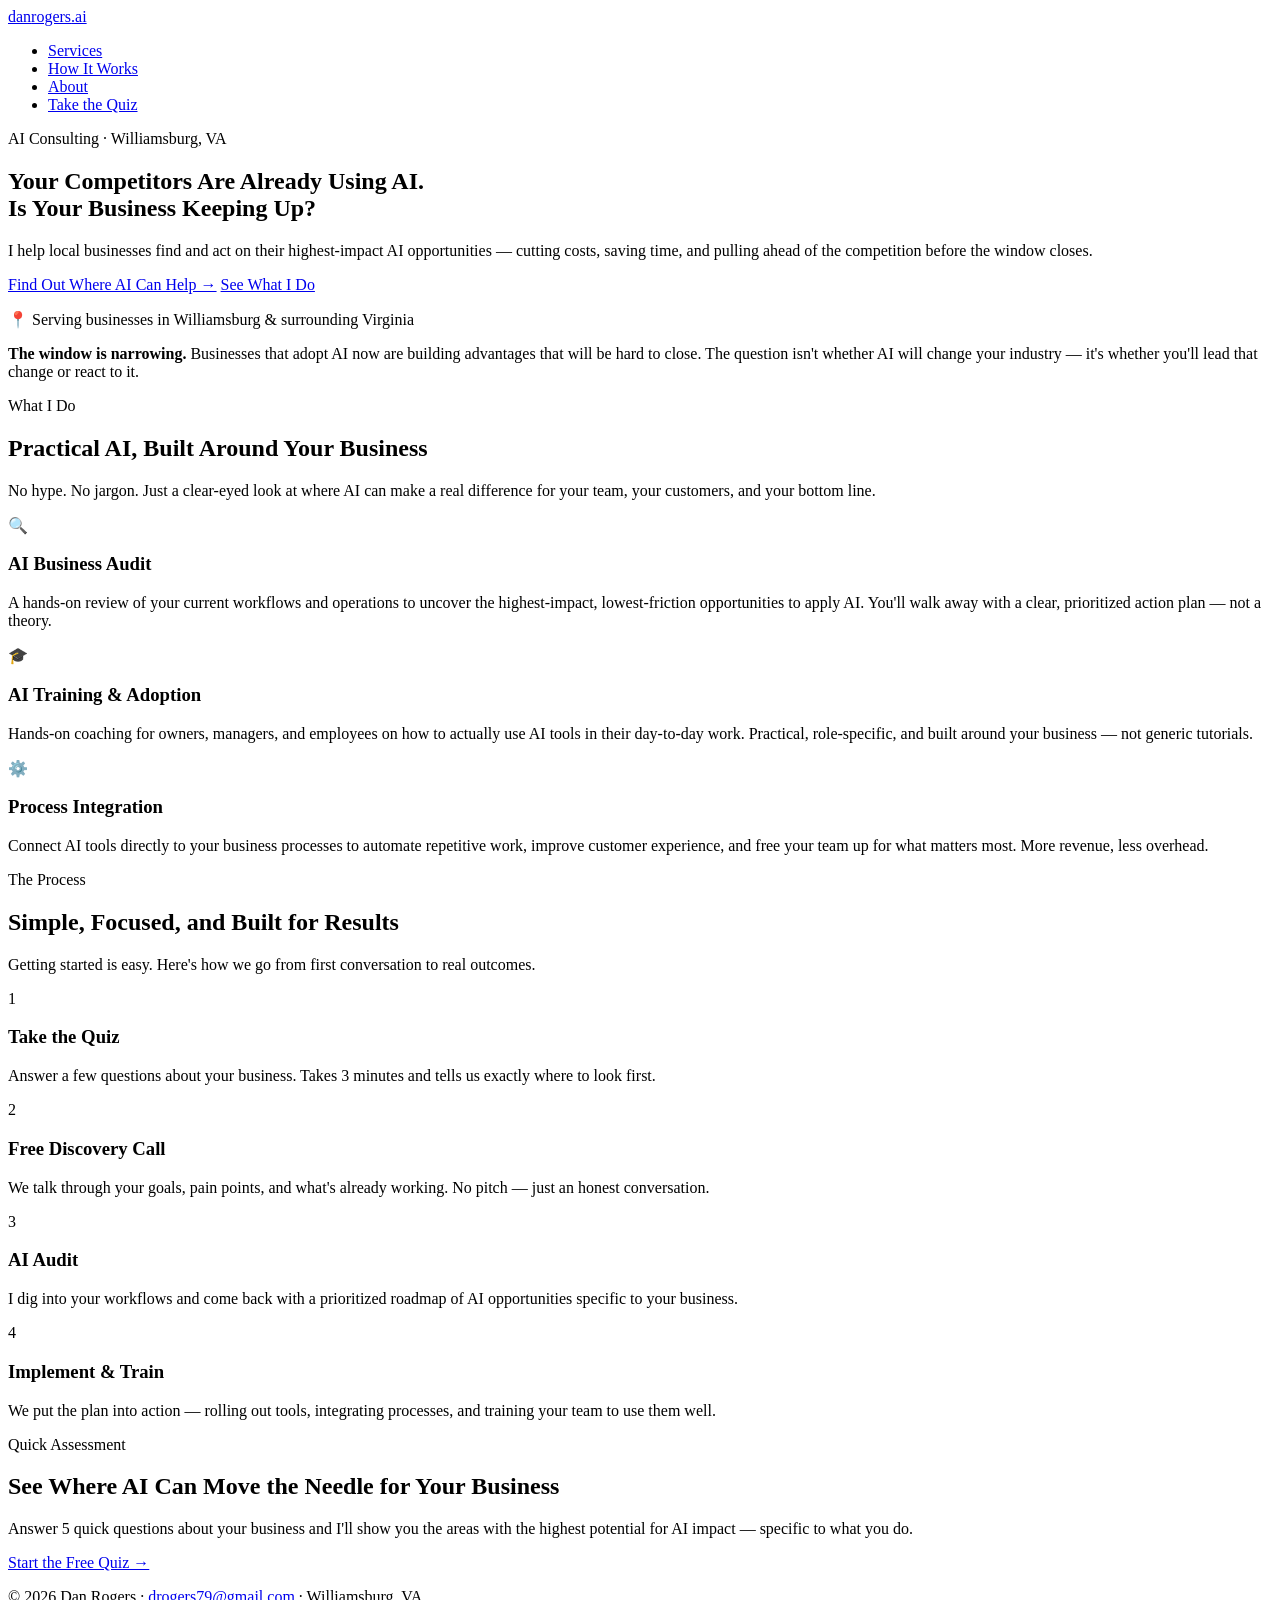
==== index.html @ e7535167 "Initial site — homepage, styles, structure" ====
<!DOCTYPE html>
<html lang="en">
<head>
  <meta charset="UTF-8" />
  <meta name="viewport" content="width=device-width, initial-scale=1.0" />
  <title>Dan Rogers — AI Consultant | Williamsburg, VA</title>
  <meta name="description" content="Dan Rogers helps local businesses in Williamsburg, VA uncover how AI can reduce costs, increase revenue, and outpace the competition. AI audits, training, and implementation." />
  <link rel="preconnect" href="https://fonts.googleapis.com" />
  <link rel="preconnect" href="https://fonts.gstatic.com" crossorigin />
  <link href="https://fonts.googleapis.com/css2?family=Inter:wght@400;500;600;700;800&display=swap" rel="stylesheet" />
  <link rel="stylesheet" href="css/styles.css" />
</head>
<body>

  <!-- NAV -->
  <nav>
    <a href="/" class="nav-logo">dan<span>rogers</span>.ai</a>
    <ul class="nav-links">
      <li><a href="#services">Services</a></li>
      <li><a href="#how-it-works">How It Works</a></li>
      <li><a href="about.html">About</a></li>
      <li><a href="#quiz" class="nav-cta">Take the Quiz</a></li>
    </ul>
  </nav>

  <!-- HERO -->
  <section class="hero">
    <div>
      <div class="hero-eyebrow">AI Consulting · Williamsburg, VA</div>
      <h1>
        Your Competitors Are <span class="highlight">Already Using AI.</span><br />
        Is Your Business Keeping Up?
      </h1>
      <p class="hero-sub">
        I help local businesses find and act on their highest-impact AI opportunities —
        cutting costs, saving time, and pulling ahead of the competition before the window closes.
      </p>
      <div class="hero-ctas">
        <a href="#quiz" class="btn-primary">Find Out Where AI Can Help →</a>
        <a href="#services" class="btn-secondary">See What I Do</a>
      </div>
      <p class="hero-location">📍 Serving businesses in <span>Williamsburg &amp; surrounding Virginia</span></p>
    </div>
  </section>

  <!-- URGENCY STRIP -->
  <div class="urgency-strip">
    <p>
      <strong>The window is narrowing.</strong> Businesses that adopt AI now are building advantages
      that will be hard to close. The question isn't whether AI will change your industry — it's
      whether you'll lead that change or react to it.
    </p>
  </div>

  <!-- SERVICES -->
  <section class="services" id="services">
    <div class="container">
      <p class="section-label">What I Do</p>
      <h2 class="section-title">Practical AI, Built Around Your Business</h2>
      <p class="section-body">
        No hype. No jargon. Just a clear-eyed look at where AI can make a real difference
        for your team, your customers, and your bottom line.
      </p>

      <div class="services-grid">
        <div class="service-card">
          <div class="service-icon">🔍</div>
          <h3>AI Business Audit</h3>
          <p>
            A hands-on review of your current workflows and operations to uncover the
            highest-impact, lowest-friction opportunities to apply AI. You'll walk away
            with a clear, prioritized action plan — not a theory.
          </p>
        </div>
        <div class="service-card">
          <div class="service-icon">🎓</div>
          <h3>AI Training &amp; Adoption</h3>
          <p>
            Hands-on coaching for owners, managers, and employees on how to actually use
            AI tools in their day-to-day work. Practical, role-specific, and built around
            your business — not generic tutorials.
          </p>
        </div>
        <div class="service-card">
          <div class="service-icon">⚙️</div>
          <h3>Process Integration</h3>
          <p>
            Connect AI tools directly to your business processes to automate repetitive
            work, improve customer experience, and free your team up for what matters most.
            More revenue, less overhead.
          </p>
        </div>
      </div>
    </div>
  </section>

  <!-- HOW IT WORKS -->
  <section class="how-it-works" id="how-it-works">
    <div class="container">
      <p class="section-label">The Process</p>
      <h2 class="section-title">Simple, Focused, and Built for Results</h2>
      <p class="section-body">
        Getting started is easy. Here's how we go from first conversation to real outcomes.
      </p>

      <div class="steps">
        <div class="step">
          <div class="step-number">1</div>
          <h3>Take the Quiz</h3>
          <p>Answer a few questions about your business. Takes 3 minutes and tells us exactly where to look first.</p>
        </div>
        <div class="step">
          <div class="step-number">2</div>
          <h3>Free Discovery Call</h3>
          <p>We talk through your goals, pain points, and what's already working. No pitch — just an honest conversation.</p>
        </div>
        <div class="step">
          <div class="step-number">3</div>
          <h3>AI Audit</h3>
          <p>I dig into your workflows and come back with a prioritized roadmap of AI opportunities specific to your business.</p>
        </div>
        <div class="step">
          <div class="step-number">4</div>
          <h3>Implement &amp; Train</h3>
          <p>We put the plan into action — rolling out tools, integrating processes, and training your team to use them well.</p>
        </div>
      </div>
    </div>
  </section>

  <!-- QUIZ CTA -->
  <section class="quiz-cta" id="quiz">
    <div class="container">
      <p class="section-label">Quick Assessment</p>
      <h2 class="section-title">See Where AI Can Move the Needle for Your Business</h2>
      <p class="section-body">
        Answer 5 quick questions about your business and I'll show you the areas with the
        highest potential for AI impact — specific to what you do.
      </p>
      <a href="#" class="btn-primary">Start the Free Quiz →</a>
    </div>
  </section>

  <!-- FOOTER -->
  <footer>
    <p>© 2026 Dan Rogers · <a href="mailto:drogers79@gmail.com">drogers79@gmail.com</a> · Williamsburg, VA</p>
  </footer>

  <script src="js/main.js"></script>
</body>
</html>
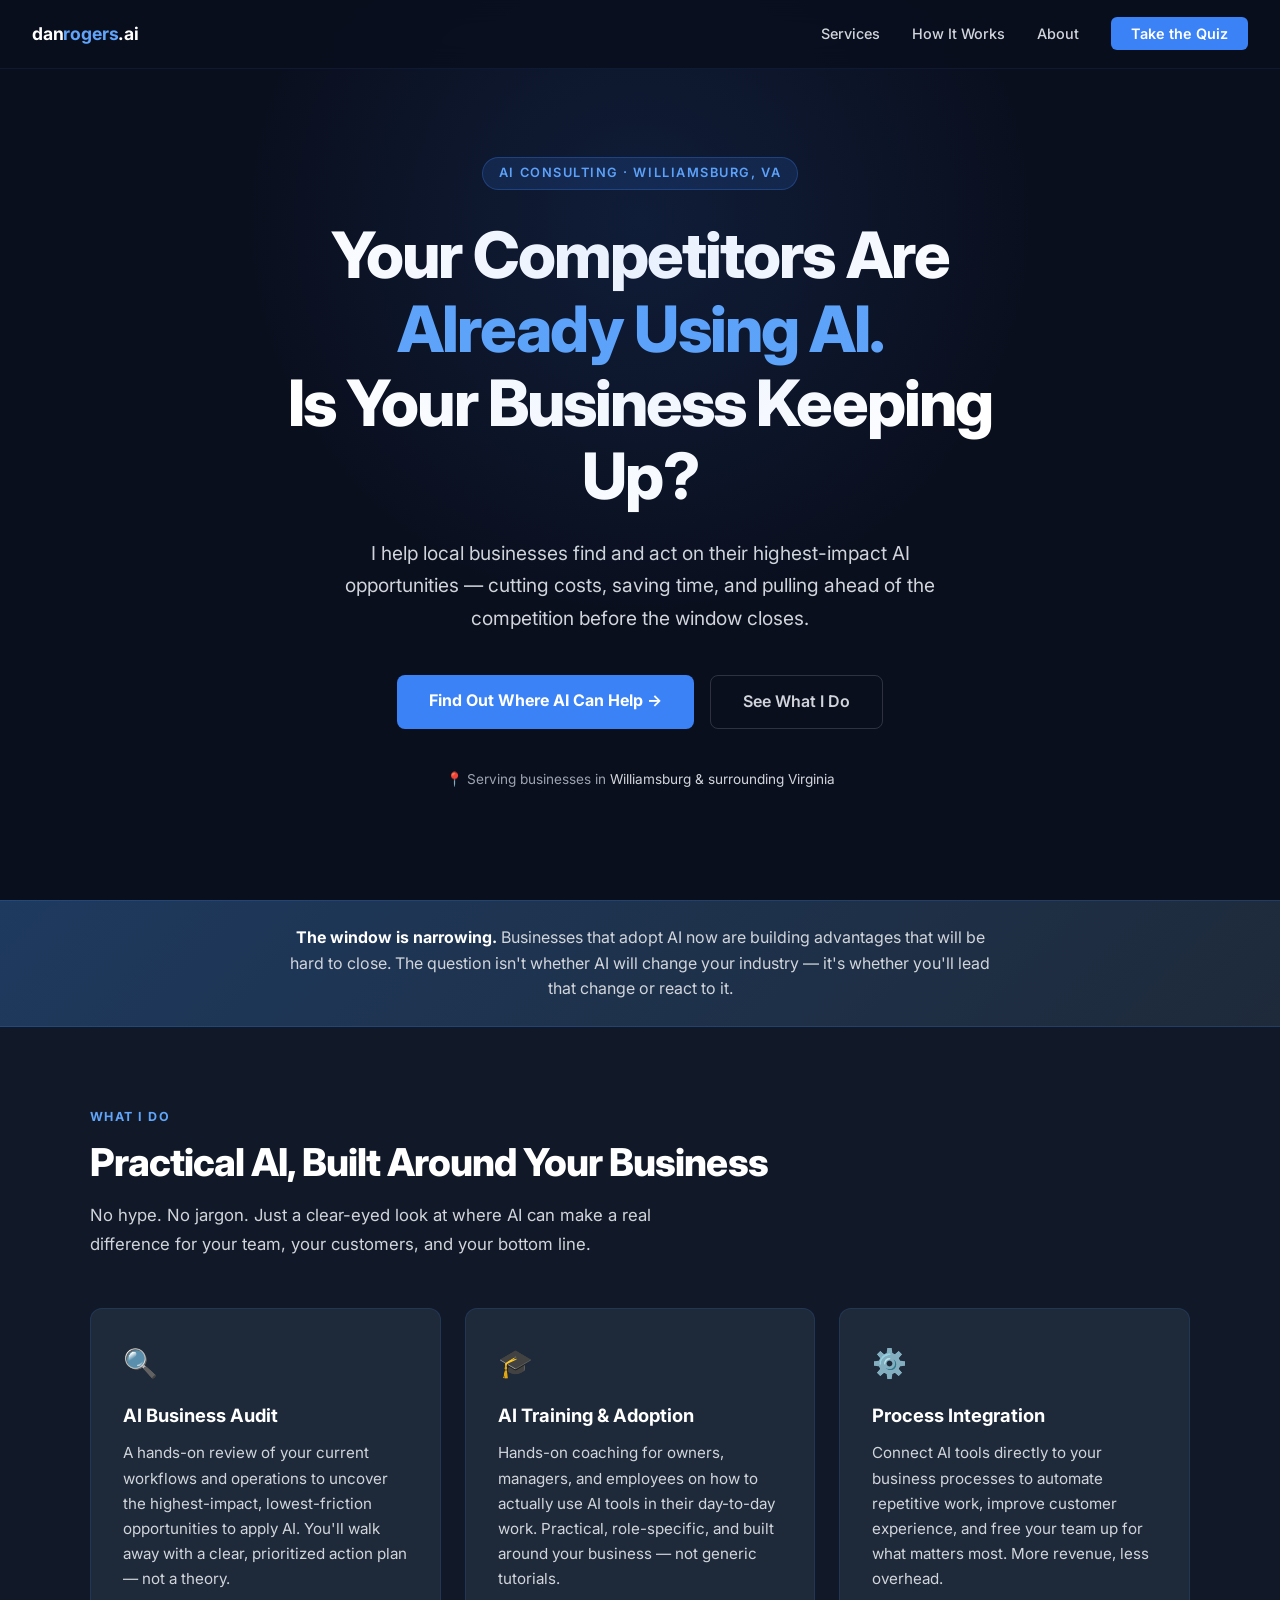
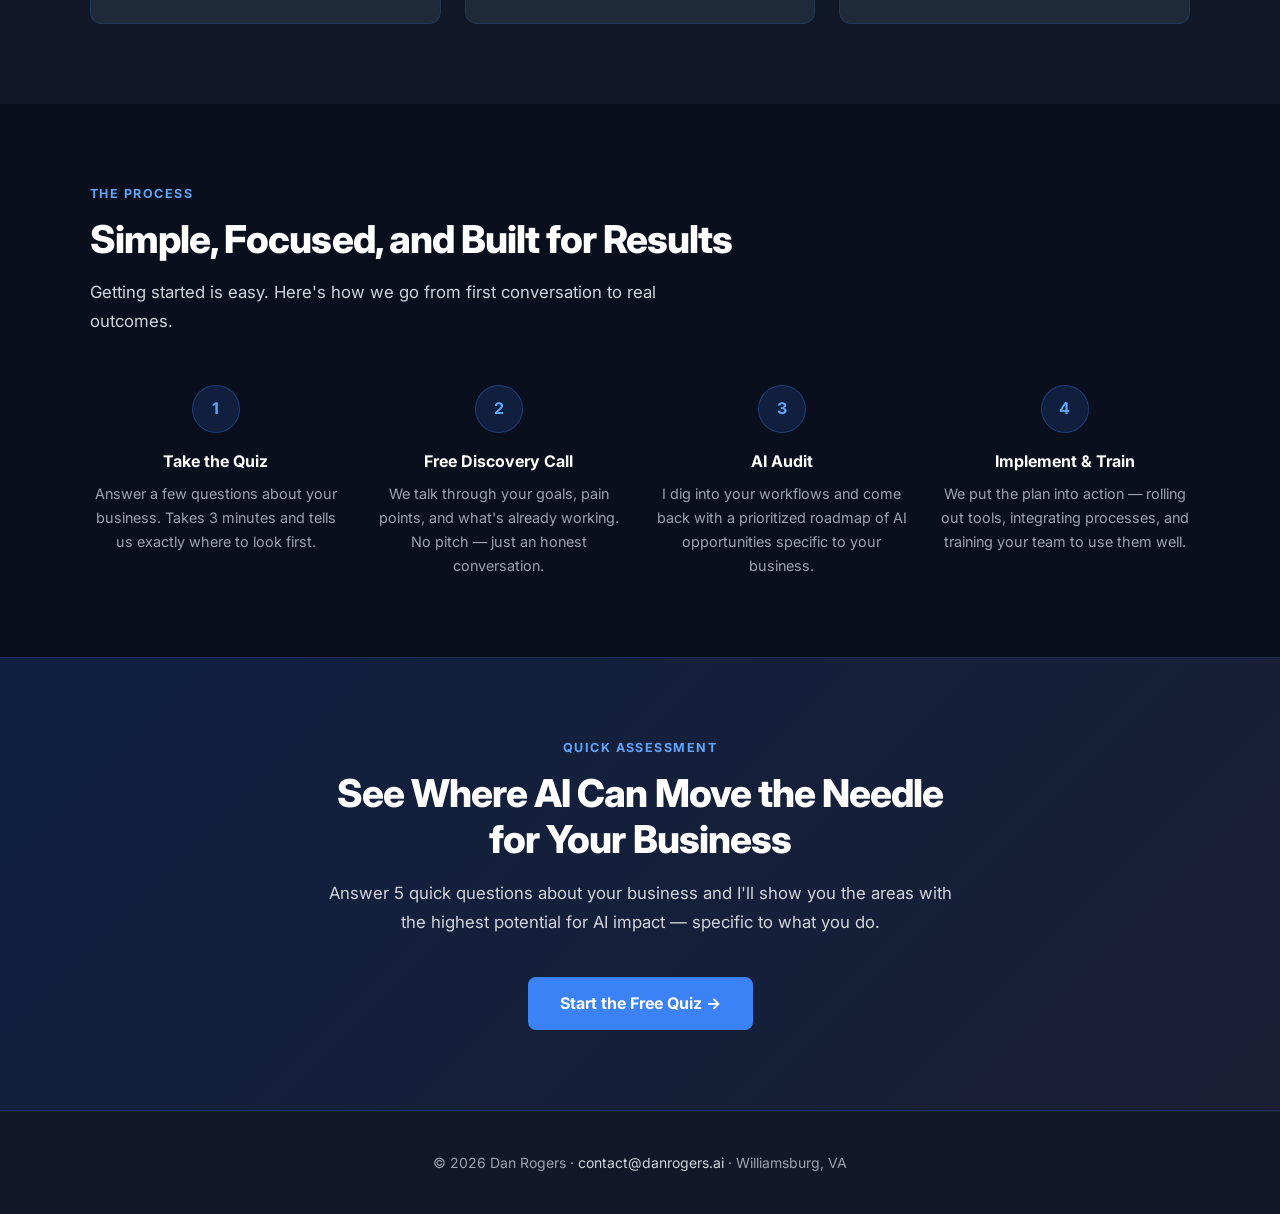
==== commit 526aae58: "Update email to contact@danrogers.ai" ====
--- a/index.html
+++ b/index.html
@@ -143,9 +143,9 @@
 
   <!-- FOOTER -->
   <footer>
-    <p>© 2026 Dan Rogers · <a href="mailto:drogers79@gmail.com">drogers79@gmail.com</a> · Williamsburg, VA</p>
+    <p>© 2026 Dan Rogers · <a href="mailto:contact@danrogers.ai">contact@danrogers.ai</a> · Williamsburg, VA</p>
   </footer>
 
   <script src="js/main.js"></script>
 </body>
-</html>
+</html
--- a/css/styles.css
+++ b/css/styles.css
@@ -0,0 +1,77 @@
+/* ===========================
+   danrogers.ai — Main Styles
+   =========================== */
+
+*, *::before, *::after {
+  box-sizing: border-box;
+  margin: 0;
+  padding: 0;
+}
+
+:root {
+  --navy: #0a0f1e;
+  --navy-mid: #111827;
+  --navy-light: #1e2a3a;
+  --accent: #3b82f6;
+  --accent-bright: #60a5fa;
+  --accent-glow: rgba(59, 130, 246, 0.15);
+  --white: #ffffff;
+  --gray-100: #f3f4f6;
+  --gray-300: #d1d5db;
+  --gray-400: #9ca3af;
+  --gray-600: #4b5563;
+  --font: 'Inter', -apple-system, BlinkMacSystemFont, 'Segoe UI', sans-serif;
+}
+html { scroll-behavior: smooth; }
+body { font-family: var(--font); background-color: var(--navy); color: var(--white); line-height: 1.6; -webkit-font-smoothing: antialiased; }
+a { color: var(--accent-bright); text-decoration: none; }
+a:hover { text-decoration: underline; }
+nav { position: fixed; top: 0; left: 0; right: 0; z-index: 100; display: flex; align-items: center; justify-content: space-between; padding: 1.25rem 2rem; background: rgba(10,15,30,0.85); backdrop-filter: blur(12px); border-bottom: 1px solid rgba(59,130,246,0.1); }
+.nav-logo { font-size: 1.1rem; font-weight: 700; color: var(--white); letter-spacing: -0.01em; }
+.nav-logo span { color: var(--accent-bright); }
+.nav-links { display: flex; gap: 2rem; list-style: none; }
+.nav-links a { color: var(--gray-300); font-size: 0.9rem; font-weight: 500; transition: color 0.2s; }
+.nav-links a:hover { color: var(--white); text-decoration: none; }
+.nav-cta { background: var(--accent); color: var(--white) !important; padding: 0.5rem 1.25rem; border-radius: 6px; font-weight: 600 !important; }
+.nav-cta:hover { background: var(--accent-bright) !important; color: var(--navy) !important; text-decoration: none !important; }
+.hero { min-height: 100vh; display: flex; align-items: center; justify-content: center; text-align: center; padding: 8rem 2rem 5rem; position: relative; overflow: hidden; }
+.hero::before { content: ''; position: absolute; top: -20%; left: 50%; transform: translateX(-50%); width: 800px; height: 800px; background: radial-gradient(circle, rgba(59,130,246,0.12) 0%, transparent 70%); pointer-events: none; }
+.hero-eyebrow { display: inline-block; font-size: 0.8rem; font-weight: 600; letter-spacing: 0.12em; text-transform: uppercase; color: var(--accent-bright); background: var(--accent-glow); border: 1px solid rgba(59,130,246,0.3); padding: 0.35rem 1rem; border-radius: 100px; margin-bottom: 1.75rem; }
+.hero h1 { font-size: clamp(2.2rem,5vw,4rem); font-weight: 800; line-height: 1.15; letter-spacing: -0.03em; max-width: 820px; margin: 0 auto 1.5rem; }
+.hero h1 .highlight { color: var(--accent-bright); }
+.hero-sub { font-size: clamp(1rem,2vw,1.2rem); color: var(--gray-300); max-width: 600px; margin: 0 auto 2.5rem; line-height: 1.7; }
+.hero-ctas { display: flex; gap: 1rem; justify-content: center; flex-wrap: wrap; }
+.btn-primary { background: var(--accent); color: var(--white); padding: 0.85rem 2rem; border-radius: 8px; font-weight: 700; font-size: 1rem; transition: background 0.2s, transform 0.15s; display: inline-block; }
+.btn-primary:hover { background: var(--accent-bright); color: var(--navy); text-decoration: none; transform: translateY(-1px); }
+.btn-secondary { background: transparent; color: var(--gray-300); padding: 0.85rem 2rem; border-radius: 8px; font-weight: 600; font-size: 1rem; border: 1px solid rgba(255,255,255,0.15); transition: border-color 0.2s,color 0.2s; display: inline-block; }
+.btn-secondary:hover { border-color: var(--accent-bright); color: var(--white); text-decoration: none; }
+.hero-location { margin-top: 2.5rem; font-size: 0.85rem; color: var(--gray-400); }
+.hero-location span { color: var(--gray-300); }
+.urgency-strip { background: linear-gradient(135deg,#1e3a5f,#1e2a3a); border-top: 1px solid rgba(59,130,246,0.2); border-bottom: 1px solid rgba(59,130,246,0.2); padding: 1.5rem 2rem; text-align: center; }
+.urgency-strip p { font-size: 1rem; color: var(--gray-300); max-width: 700px; margin: 0 auto; }
+.urgency-strip strong { color: var(--white); }
+section { padding: 5rem 2rem; }
+.container { max-width: 1100px; margin: 0 auto; }
+.section-label { font-size: 0.78rem; font-weight: 700; letter-spacing: 0.12em; text-transform: uppercase; color: var(--accent-bright); margin-bottom: 0.75rem; }
+.section-title { font-size: clamp(1.6rem,3vw,2.4rem); font-weight: 800; letter-spacing: -0.025em; line-height: 1.2; margin-bottom: 1rem; }
+.section-body { font-size: 1.05rem; color: var(--gray-300); max-width: 640px; line-height: 1.75; }
+.services { background: var(--navy-mid); }
+.services-grid { display: grid; grid-template-columns: repeat(auto-fit,minmax(280px,1fr)); gap: 1.5rem; margin-top: 3rem; }
+.service-card { background: var(--navy-light); border: 1px solid rgba(59,130,246,0.15); border-radius: 12px; padding: 2rem; transition: border-color 0.2s,transform 0.2s; }
+.service-card:hover { border-color: rgba(59,130,246,0.4); transform: translateY(-2px); }
+.service-icon { font-size: 1.75rem; margin-bottom: 1rem; }
+.service-card h3 { font-size: 1.15rem; font-weight: 700; margin-bottom: 0.6rem; }
+.service-card p { font-size: 0.95rem; color: var(--gray-300); line-height: 1.65; }
+.how-it-works { background: var(--navy); }
+.steps { display: grid; grid-template-columns: repeat(auto-fit,minmax(220px,1fr)); gap: 2rem; margin-top: 3rem; }
+.step { text-align: center; }
+.step-number { width: 48px; height: 48px; background: var(--accent-glow); border: 1px solid rgba(59,130,246,0.3); border-radius: 50%; display: flex; align-items: center; justify-content: center; font-size: 1rem; font-weight: 700; color: var(--accent-bright); margin: 0 auto 1rem; }
+.step h3 { font-size: 1rem; font-weight: 700; margin-bottom: 0.5rem; }
+.step p { font-size: 0.9rem; color: var(--gray-400); line-height: 1.65; }
+.quiz-cta { background: linear-gradient(135deg,#0f2040,#1a1f35); border-top: 1px solid rgba(59,130,246,0.15); border-bottom: 1px solid rgba(59,130,246,0.15); text-align: center; }
+.quiz-cta .section-title { max-width: 640px; margin-left: auto; margin-right: auto; }
+.quiz-cta .section-body { margin: 1rem auto 2.5rem; text-align: center; }
+footer { background: var(--navy-mid); border-top: 1px solid rgba(255,255,255,0.06); padding: 2.5rem 2rem; text-align: center; }
+footer p { font-size: 0.875rem; color: var(--gray-400); }
+footer a { color: var(--gray-300); }
+@media (max-width: 640px) { nav { padding: 1rem 1.25rem; } .nav-links { display: none; } .hero { padding: 7rem 1.25rem 4rem; } section { padding: 4rem 1.25rem; } }
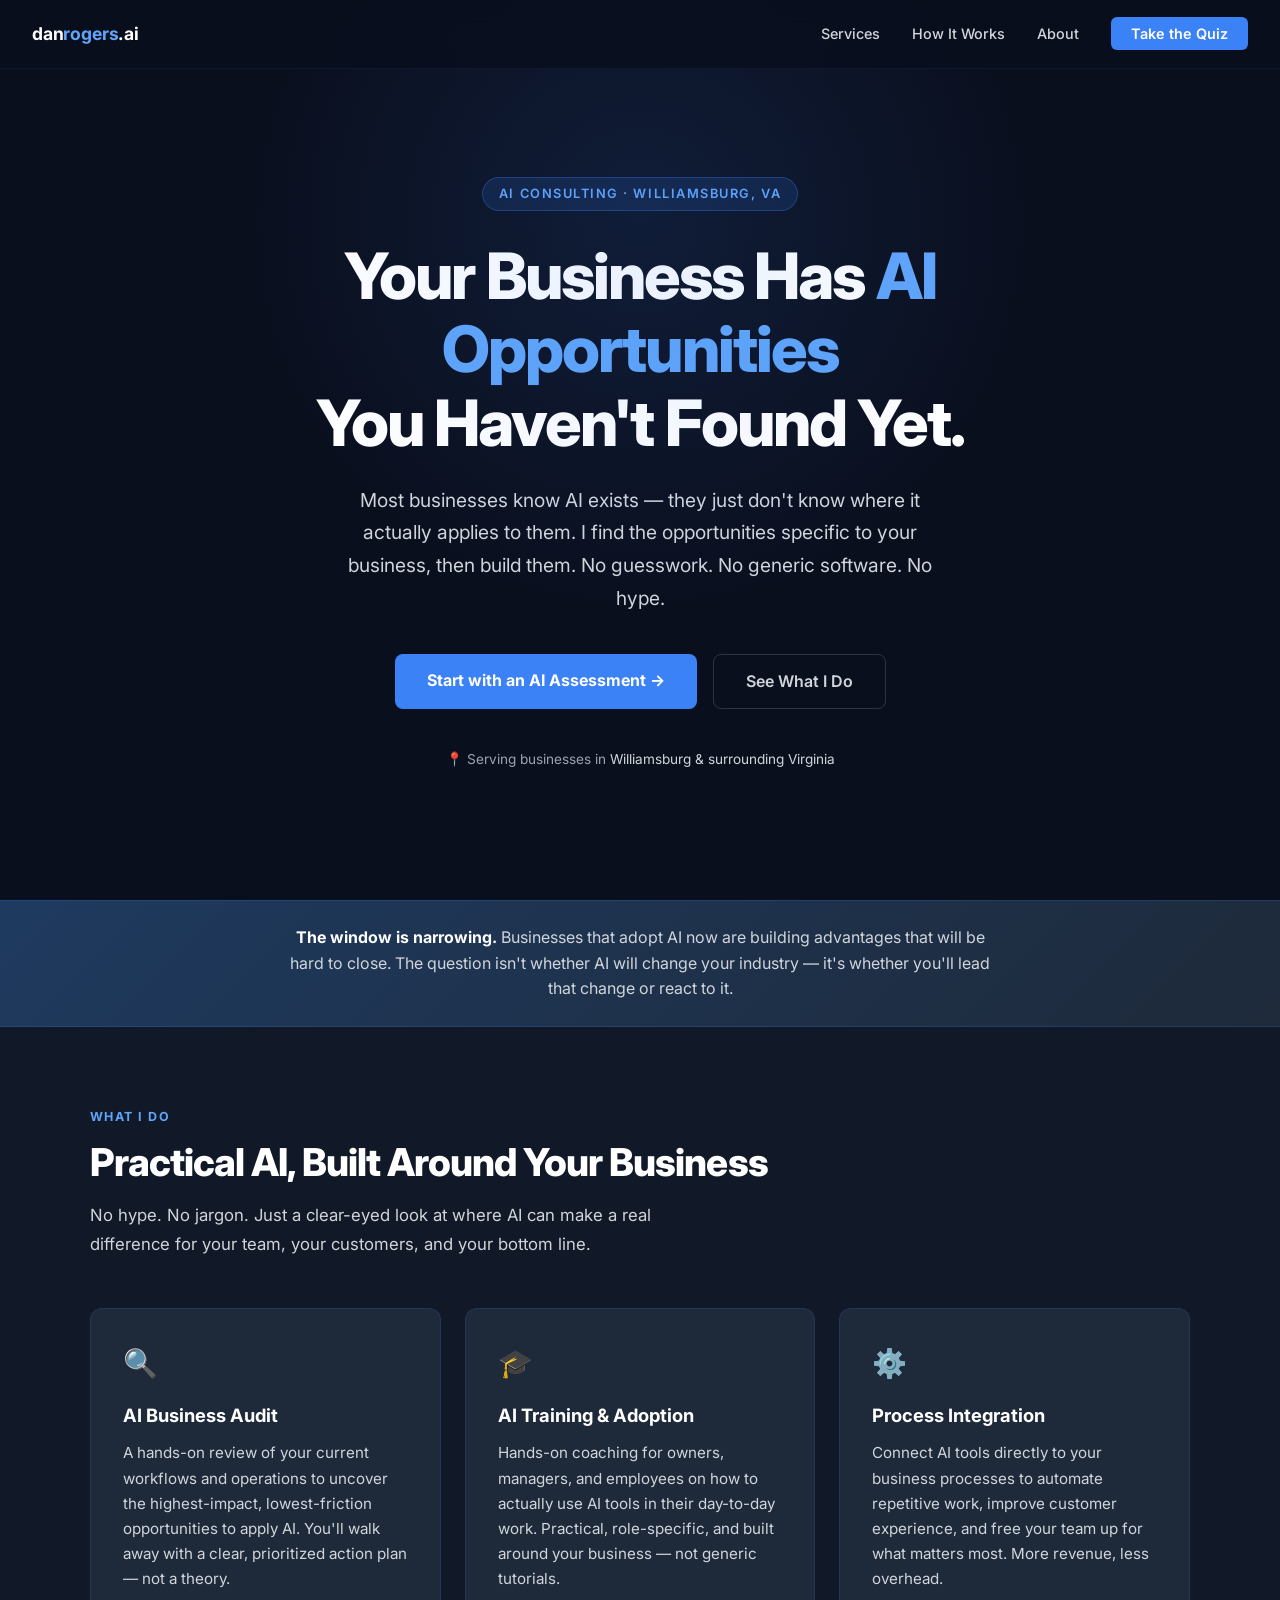
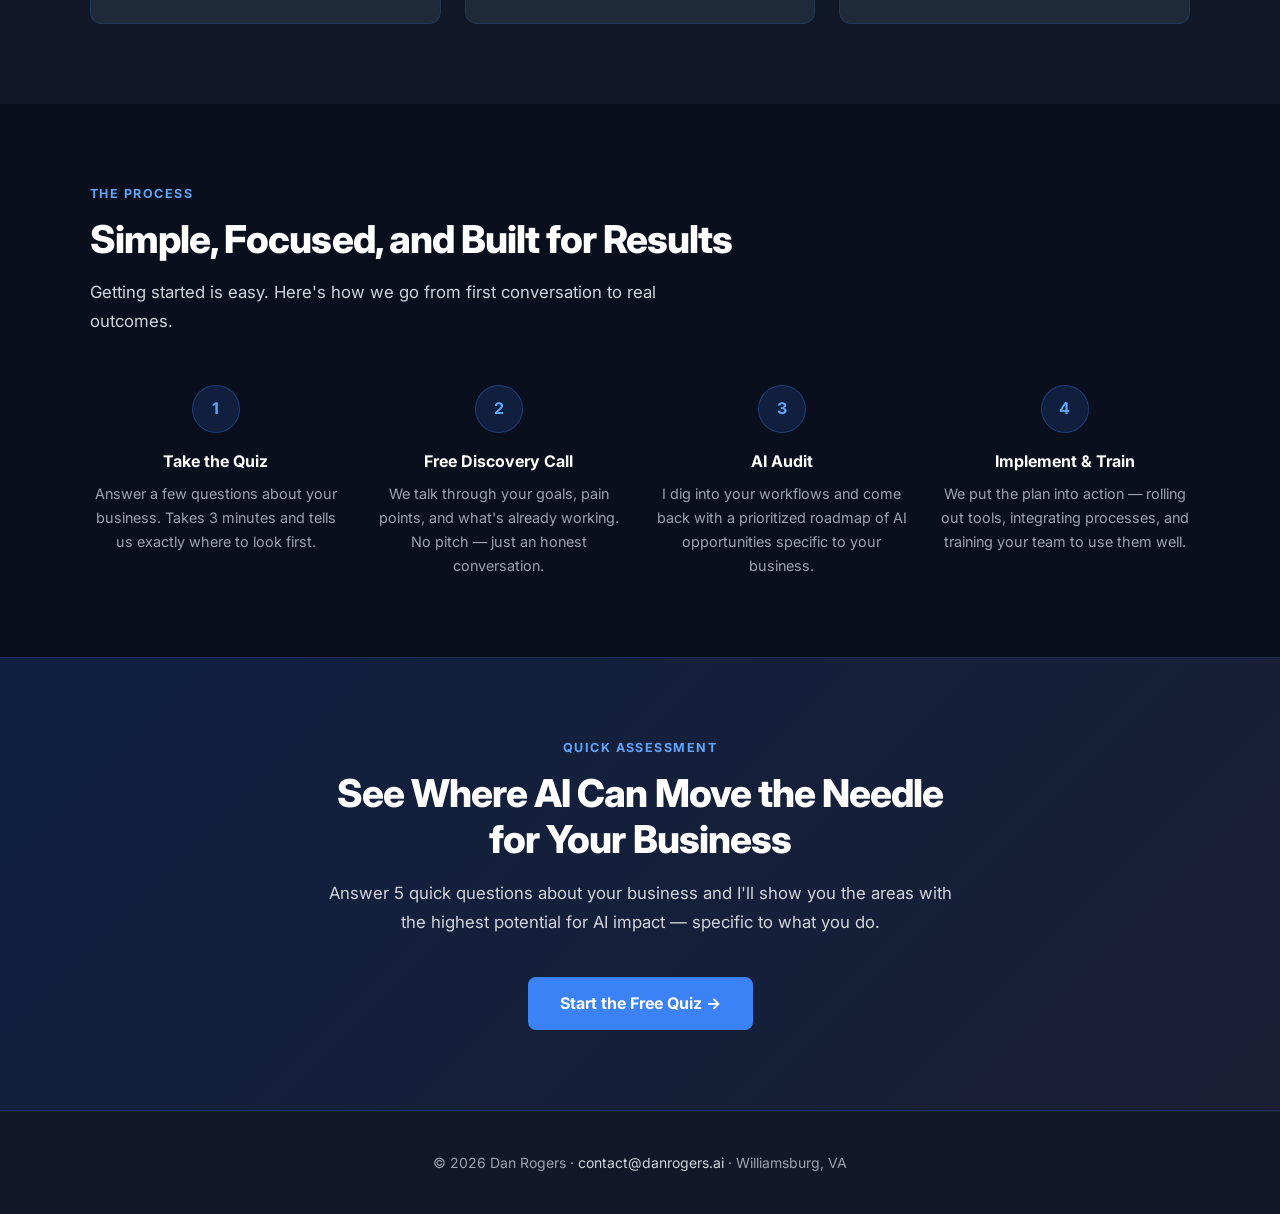
==== commit e781e5d8: "Add services page and update homepage hero to discovery-first positioning" ====
--- a/index.html
+++ b/index.html
@@ -16,7 +16,7 @@
   <nav>
     <a href="/" class="nav-logo">dan<span>rogers</span>.ai</a>
     <ul class="nav-links">
-      <li><a href="#services">Services</a></li>
+      <li><a href="services.html">Services</a></li>
       <li><a href="#how-it-works">How It Works</a></li>
       <li><a href="about.html">About</a></li>
       <li><a href="#quiz" class="nav-cta">Take the Quiz</a></li>
@@ -28,15 +28,16 @@
     <div>
       <div class="hero-eyebrow">AI Consulting · Williamsburg, VA</div>
       <h1>
-        Your Competitors Are <span class="highlight">Already Using AI.</span><br />
-        Is Your Business Keeping Up?
+        Your Business Has <span class="highlight">AI Opportunities</span><br />
+        You Haven't Found Yet.
       </h1>
       <p class="hero-sub">
-        I help local businesses find and act on their highest-impact AI opportunities —
-        cutting costs, saving time, and pulling ahead of the competition before the window closes.
+        Most businesses know AI exists — they just don't know where it actually applies to them.
+        I find the opportunities specific to your business, then build them.
+        No guesswork. No generic software. No hype.
       </p>
       <div class="hero-ctas">
-        <a href="#quiz" class="btn-primary">Find Out Where AI Can Help →</a>
+        <a href="services.html#assessment" class="btn-primary">Start with an AI Assessment →</a>
         <a href="#services" class="btn-secondary">See What I Do</a>
       </div>
       <p class="hero-location">📍 Serving businesses in <span>Williamsburg &amp; surrounding Virginia</span></p>
@@ -148,4 +149,4 @@
 
   <script src="js/main.js"></script>
 </body>
-</html+</html>
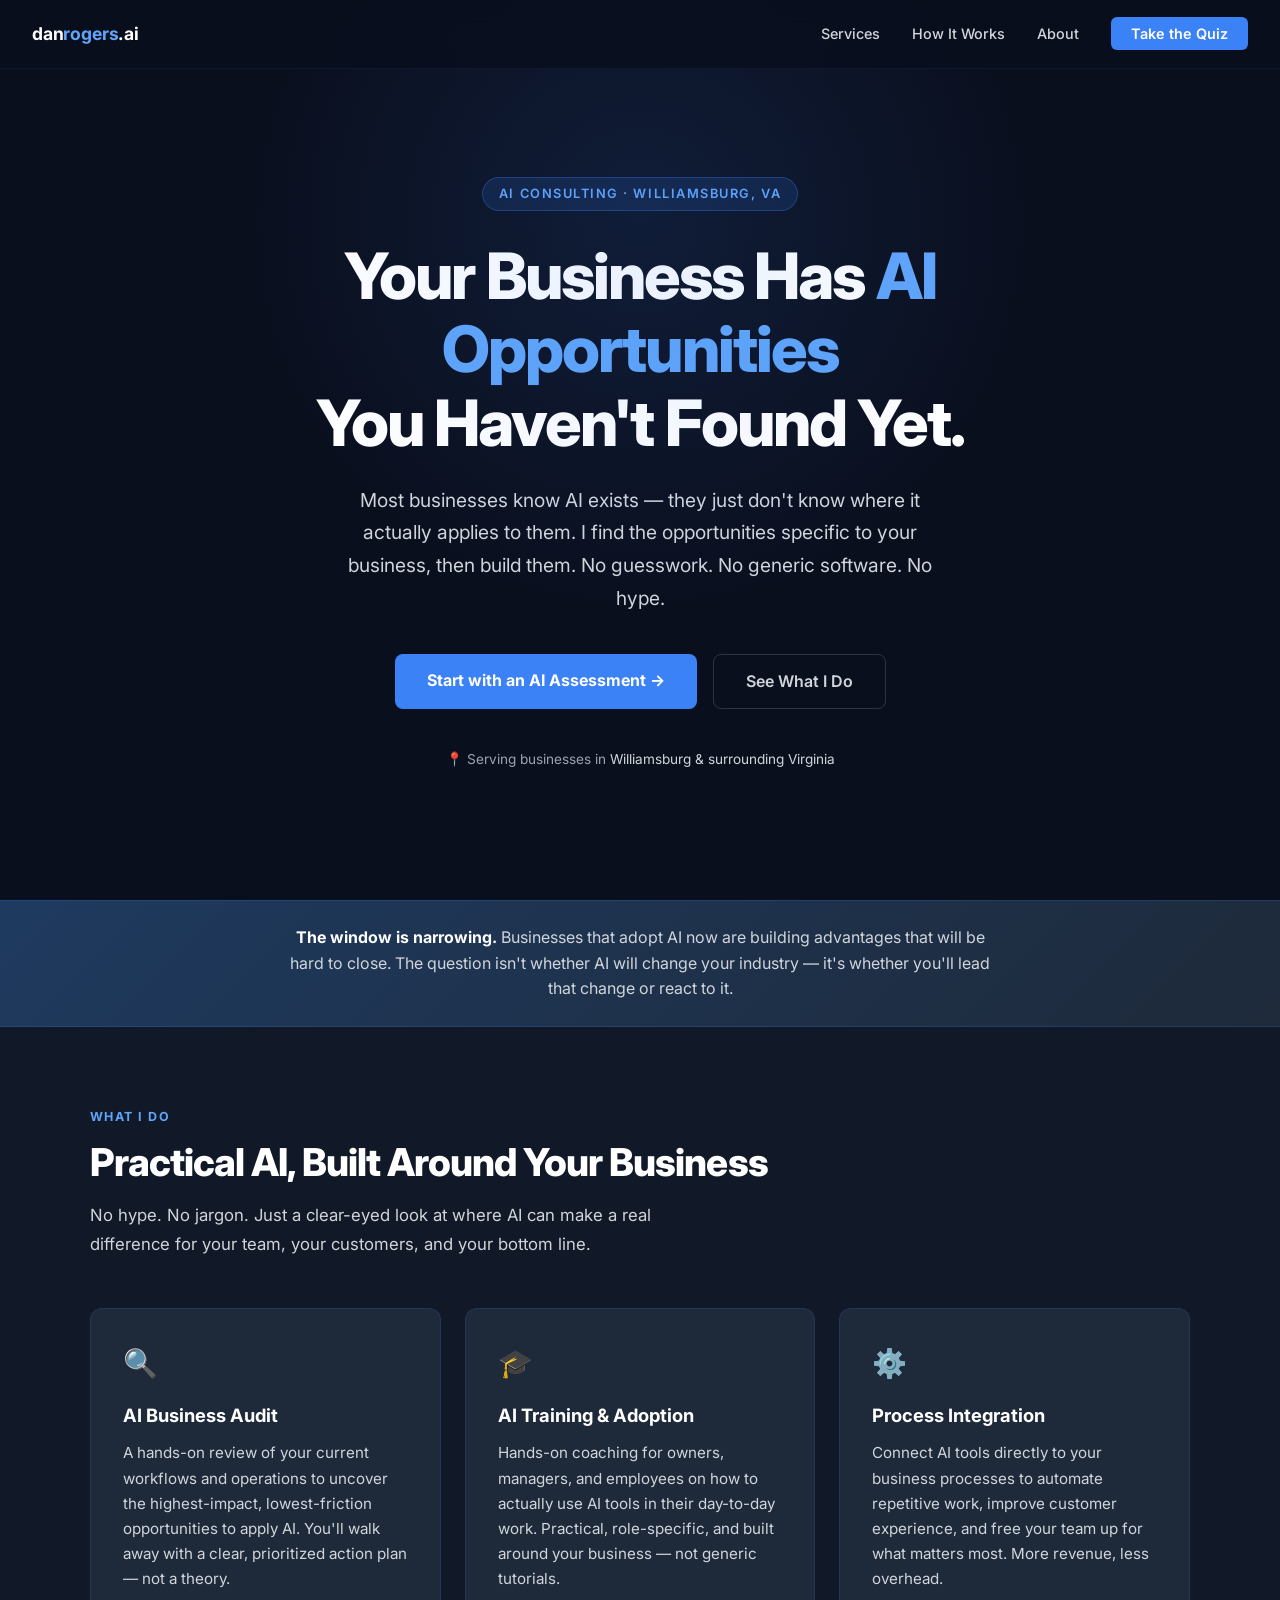
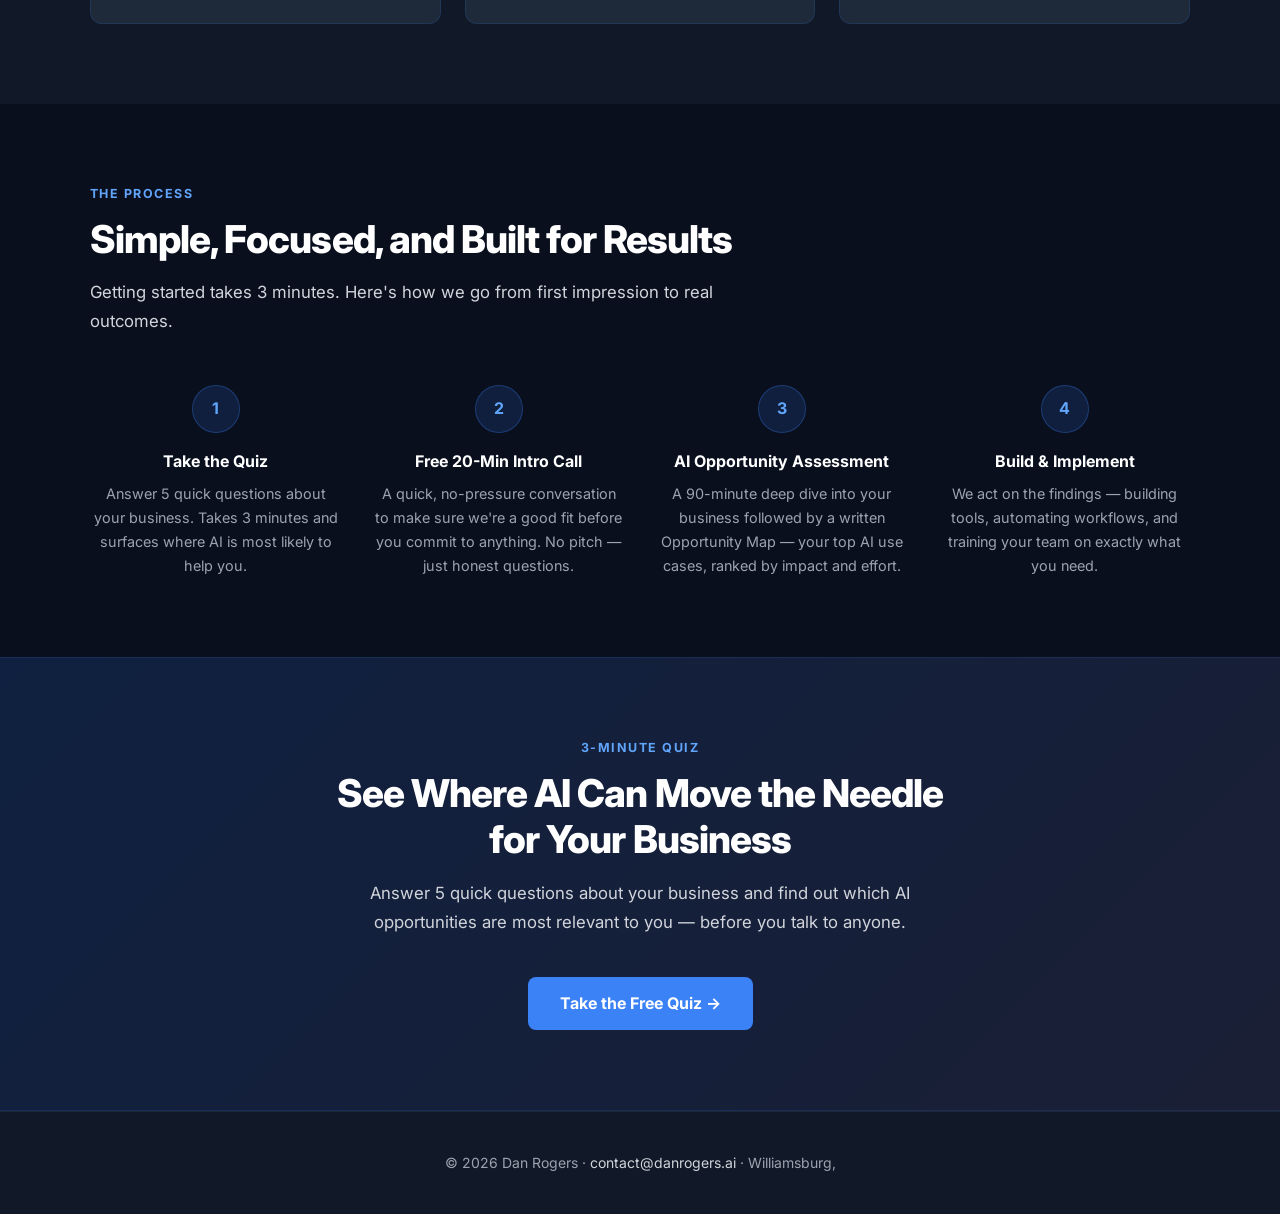
==== commit bbd06bda: "Add quiz, update process section, add two-option contact page with intro call booking" ====
--- a/index.html
+++ b/index.html
@@ -101,29 +101,29 @@
       <p class="section-label">The Process</p>
       <h2 class="section-title">Simple, Focused, and Built for Results</h2>
       <p class="section-body">
-        Getting started is easy. Here's how we go from first conversation to real outcomes.
+        Getting started takes 3 minutes. Here's how we go from first impression to real outcomes.
       </p>
 
       <div class="steps">
         <div class="step">
           <div class="step-number">1</div>
           <h3>Take the Quiz</h3>
-          <p>Answer a few questions about your business. Takes 3 minutes and tells us exactly where to look first.</p>
+          <p>Answer 5 quick questions about your business. Takes 3 minutes and surfaces where AI is most likely to help you.</p>
         </div>
         <div class="step">
           <div class="step-number">2</div>
-          <h3>Free Discovery Call</h3>
-          <p>We talk through your goals, pain points, and what's already working. No pitch — just an honest conversation.</p>
+          <h3>Free 20-Min Intro Call</h3>
+          <p>A quick, no-pressure conversation to make sure we're a good fit before you commit to anything. No pitch — just honest questions.</p>
         </div>
         <div class="step">
           <div class="step-number">3</div>
-          <h3>AI Audit</h3>
-          <p>I dig into your workflows and come back with a prioritized roadmap of AI opportunities specific to your business.</p>
+          <h3>AI Opportunity Assessment</h3>
+          <p>A 90-minute deep dive into your business followed by a written Opportunity Map — your top AI use cases, ranked by impact and effort.</p>
         </div>
         <div class="step">
           <div class="step-number">4</div>
-          <h3>Implement &amp; Train</h3>
-          <p>We put the plan into action — rolling out tools, integrating processes, and training your team to use them well.</p>
+          <h3>Build &amp; Implement</h3>
+          <p>We act on the findings — building tools, automating workflows, and training your team on exactly what you need.</p>
         </div>
       </div>
     </div>
@@ -132,21 +132,16 @@
   <!-- QUIZ CTA -->
   <section class="quiz-cta" id="quiz">
     <div class="container">
-      <p class="section-label">Quick Assessment</p>
+      <p class="section-label">3-Minute Quiz</p>
       <h2 class="section-title">See Where AI Can Move the Needle for Your Business</h2>
       <p class="section-body">
-        Answer 5 quick questions about your business and I'll show you the areas with the
-        highest potential for AI impact — specific to what you do.
+        Answer 5 quick questions about your business and find out which AI opportunities
+        are most relevant to you — before you talk to anyone.
       </p>
-      <a href="#" class="btn-primary">Start the Free Quiz →</a>
+      <a href="quiz.html" class="btn-primary">Take the Free Quiz →</a>
     </div>
   </section>
 
   <!-- FOOTER -->
   <footer>
-    <p>© 2026 Dan Rogers · <a href="mailto:contact@danrogers.ai">contact@danrogers.ai</a> · Williamsburg, VA</p>
-  </footer>
-
-  <script src="js/main.js"></script>
-</body>
-</html>
+    <p>© 2026 Dan Rogers · <a href="mailto:contact@danrogers.ai">contact@danrogers.ai</a> · Williamsburg,
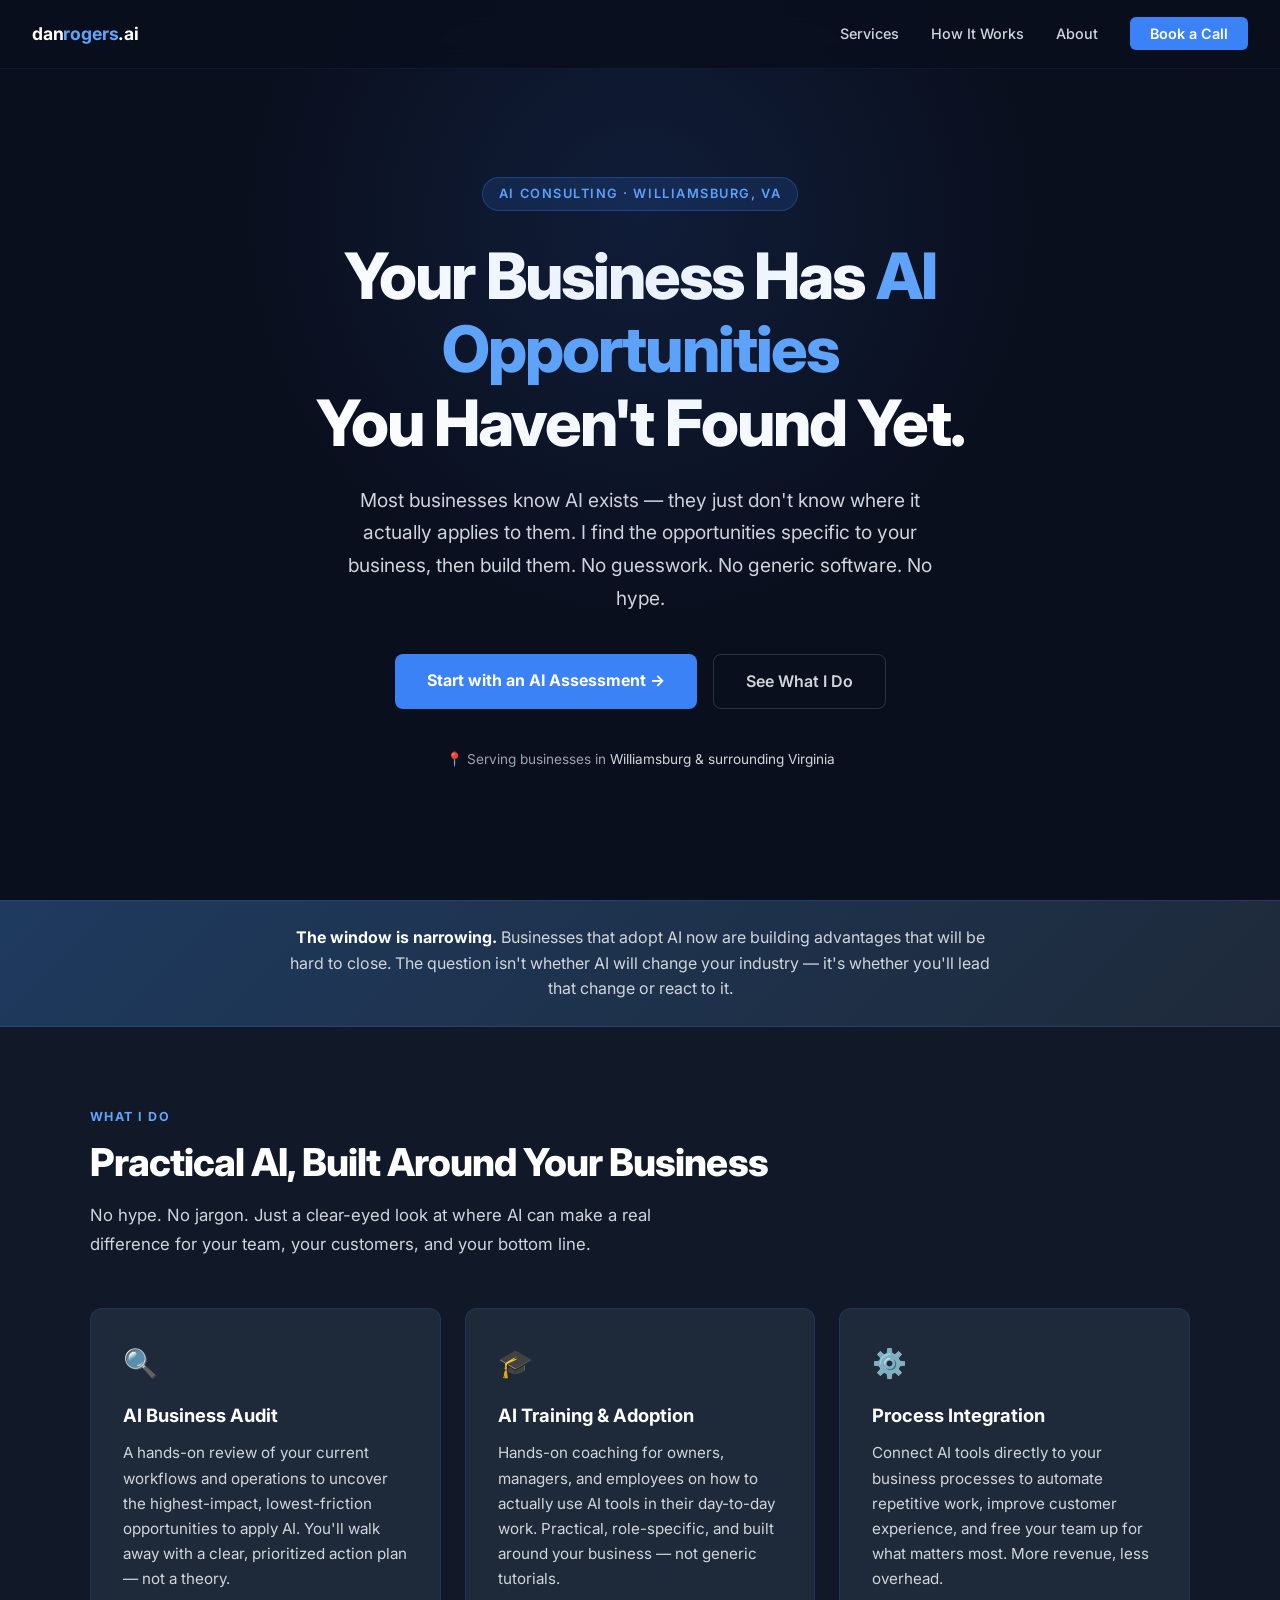
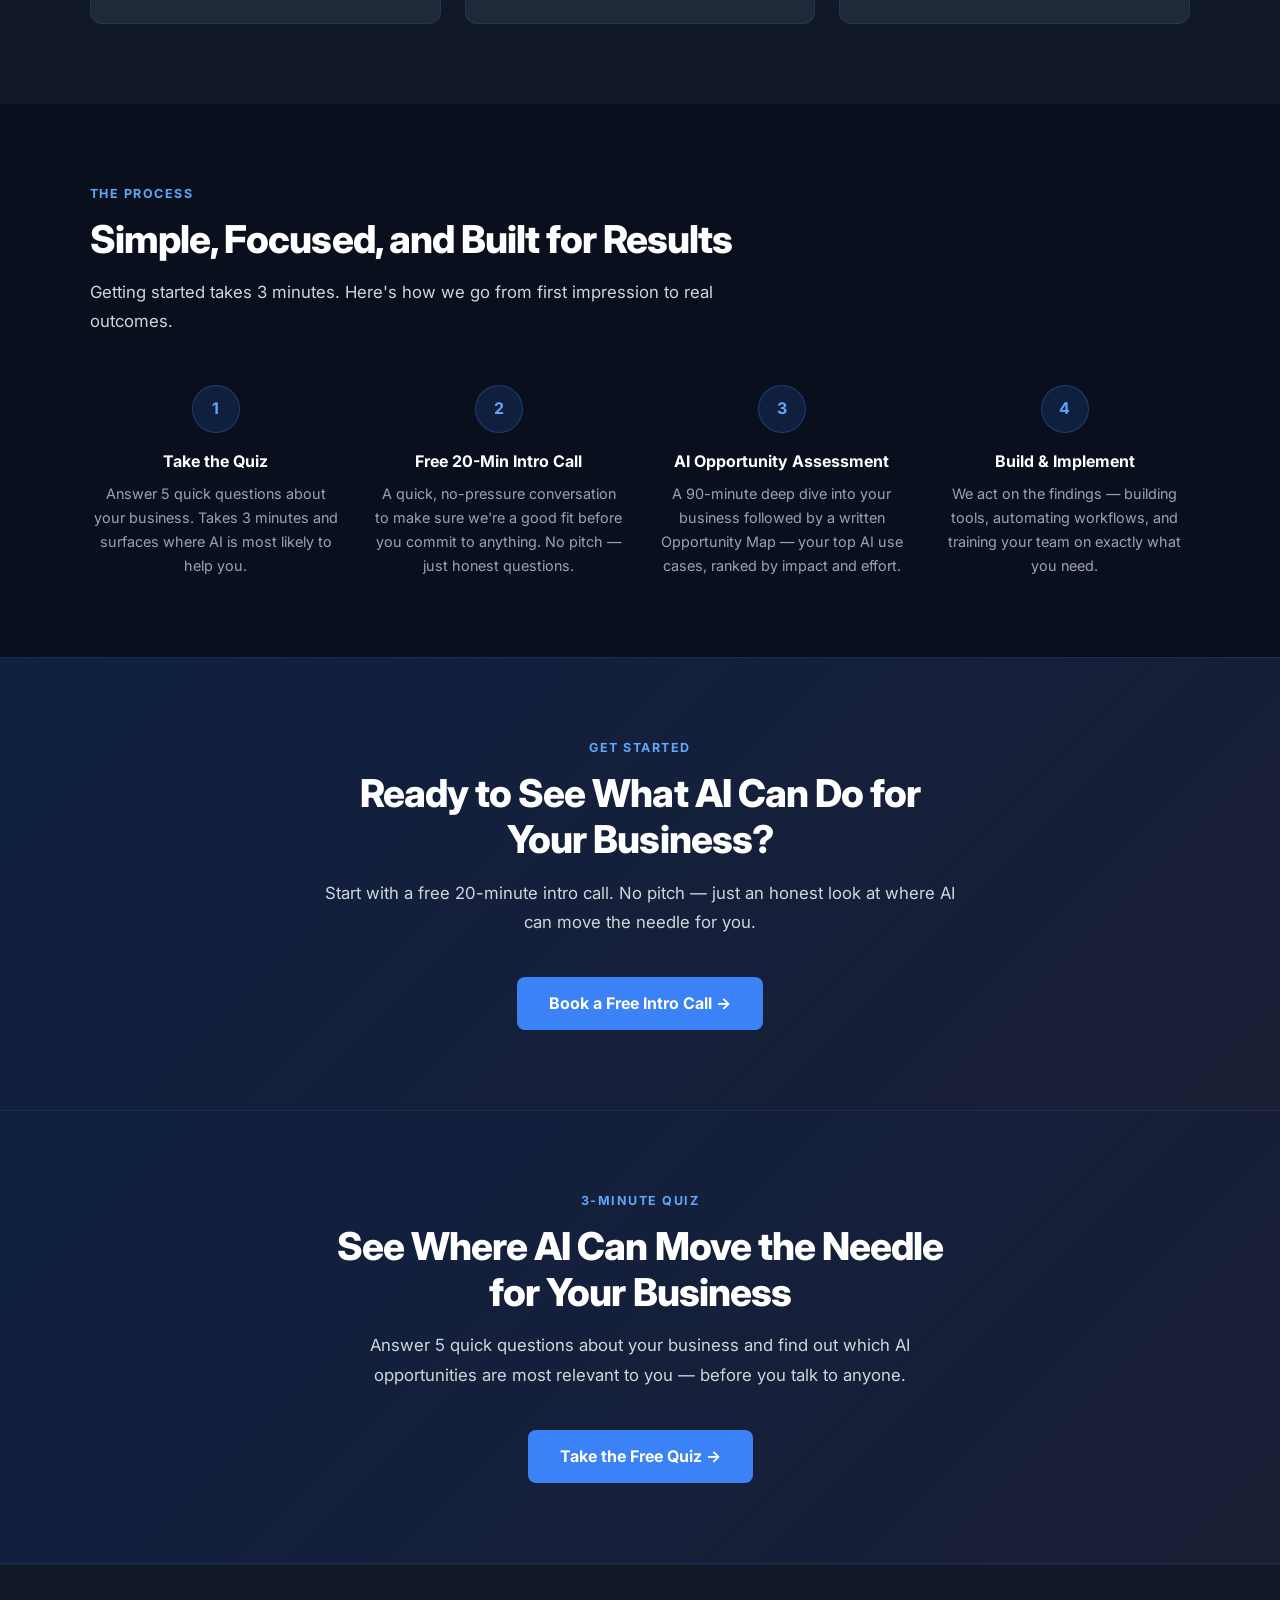
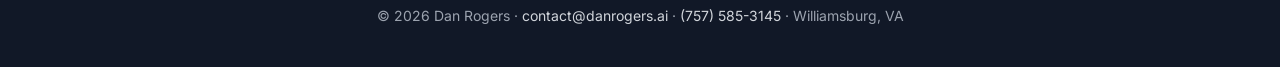
==== commit 0ee8e312: "Add contact page links across site and update nav CTA" ====
--- a/index.html
+++ b/index.html
@@ -1,6 +1,14 @@
 <!DOCTYPE html>
 <html lang="en">
 <head>
+  <!-- Google tag (gtag.js) -->
+  <script async src="https://www.googletagmanager.com/gtag/js?id=G-GCGG7VT00D"></script>
+  <script>
+    window.dataLayer = window.dataLayer || [];
+    function gtag(){dataLayer.push(arguments);}
+    gtag('js', new Date());
+    gtag('config', 'G-GCGG7VT00D');
+  </script>
   <meta charset="UTF-8" />
   <meta name="viewport" content="width=device-width, initial-scale=1.0" />
   <title>Dan Rogers — AI Consultant | Williamsburg, VA</title>
@@ -19,7 +27,7 @@
       <li><a href="services.html">Services</a></li>
       <li><a href="#how-it-works">How It Works</a></li>
       <li><a href="about.html">About</a></li>
-      <li><a href="#quiz" class="nav-cta">Take the Quiz</a></li>
+      <li><a href="contact.html" class="nav-cta">Book a Call</a></li>
     </ul>
   </nav>
 
@@ -112,7 +120,7 @@
         </div>
         <div class="step">
           <div class="step-number">2</div>
-          <h3>Free 20-Min Intro Call</h3>
+          <h3><a href="contact.html" style="color:inherit;text-decoration:none;">Free 20-Min Intro Call</a></h3>
           <p>A quick, no-pressure conversation to make sure we're a good fit before you commit to anything. No pitch — just honest questions.</p>
         </div>
         <div class="step">
@@ -126,6 +134,18 @@
           <p>We act on the findings — building tools, automating workflows, and training your team on exactly what you need.</p>
         </div>
       </div>
+    </div>
+  </section>
+
+  <!-- BOOK CTA -->
+  <section class="services-cta" style="background:linear-gradient(135deg,#0f2040,#1a1f35);border-top:1px solid rgba(59,130,246,0.15);text-align:center;">
+    <div class="container">
+      <p class="section-label">Get Started</p>
+      <h2 class="section-title" style="max-width:600px;margin-left:auto;margin-right:auto;">Ready to See What AI Can Do for Your Business?</h2>
+      <p class="section-body" style="margin:1rem auto 2.5rem;text-align:center;">
+        Start with a free 20-minute intro call. No pitch — just an honest look at where AI can move the needle for you.
+      </p>
+      <a href="contact.html" class="btn-primary">Book a Free Intro Call →</a>
     </div>
   </section>
 
@@ -144,4 +164,9 @@
 
   <!-- FOOTER -->
   <footer>
-    <p>© 2026 Dan Rogers · <a href="mailto:contact@danrogers.ai">contact@danrogers.ai</a> · Williamsburg,+    <p>© 2026 Dan Rogers · <a href="mailto:contact@danrogers.ai">contact@danrogers.ai</a> · <a href="tel:7575853145">(757) 585-3145</a> · Williamsburg, VA</p>
+  </footer>
+
+  <script src="js/main.js"></script>
+</body>
+</html>
--- a/css/styles.css
+++ b/css/styles.css
@@ -22,56 +22,390 @@
   --gray-600: #4b5563;
   --font: 'Inter', -apple-system, BlinkMacSystemFont, 'Segoe UI', sans-serif;
 }
-html { scroll-behavior: smooth; }
-body { font-family: var(--font); background-color: var(--navy); color: var(--white); line-height: 1.6; -webkit-font-smoothing: antialiased; }
-a { color: var(--accent-bright); text-decoration: none; }
-a:hover { text-decoration: underline; }
-nav { position: fixed; top: 0; left: 0; right: 0; z-index: 100; display: flex; align-items: center; justify-content: space-between; padding: 1.25rem 2rem; background: rgba(10,15,30,0.85); backdrop-filter: blur(12px); border-bottom: 1px solid rgba(59,130,246,0.1); }
-.nav-logo { font-size: 1.1rem; font-weight: 700; color: var(--white); letter-spacing: -0.01em; }
-.nav-logo span { color: var(--accent-bright); }
-.nav-links { display: flex; gap: 2rem; list-style: none; }
-.nav-links a { color: var(--gray-300); font-size: 0.9rem; font-weight: 500; transition: color 0.2s; }
-.nav-links a:hover { color: var(--white); text-decoration: none; }
-.nav-cta { background: var(--accent); color: var(--white) !important; padding: 0.5rem 1.25rem; border-radius: 6px; font-weight: 600 !important; }
-.nav-cta:hover { background: var(--accent-bright) !important; color: var(--navy) !important; text-decoration: none !important; }
-.hero { min-height: 100vh; display: flex; align-items: center; justify-content: center; text-align: center; padding: 8rem 2rem 5rem; position: relative; overflow: hidden; }
-.hero::before { content: ''; position: absolute; top: -20%; left: 50%; transform: translateX(-50%); width: 800px; height: 800px; background: radial-gradient(circle, rgba(59,130,246,0.12) 0%, transparent 70%); pointer-events: none; }
-.hero-eyebrow { display: inline-block; font-size: 0.8rem; font-weight: 600; letter-spacing: 0.12em; text-transform: uppercase; color: var(--accent-bright); background: var(--accent-glow); border: 1px solid rgba(59,130,246,0.3); padding: 0.35rem 1rem; border-radius: 100px; margin-bottom: 1.75rem; }
-.hero h1 { font-size: clamp(2.2rem,5vw,4rem); font-weight: 800; line-height: 1.15; letter-spacing: -0.03em; max-width: 820px; margin: 0 auto 1.5rem; }
-.hero h1 .highlight { color: var(--accent-bright); }
-.hero-sub { font-size: clamp(1rem,2vw,1.2rem); color: var(--gray-300); max-width: 600px; margin: 0 auto 2.5rem; line-height: 1.7; }
-.hero-ctas { display: flex; gap: 1rem; justify-content: center; flex-wrap: wrap; }
-.btn-primary { background: var(--accent); color: var(--white); padding: 0.85rem 2rem; border-radius: 8px; font-weight: 700; font-size: 1rem; transition: background 0.2s, transform 0.15s; display: inline-block; }
-.btn-primary:hover { background: var(--accent-bright); color: var(--navy); text-decoration: none; transform: translateY(-1px); }
-.btn-secondary { background: transparent; color: var(--gray-300); padding: 0.85rem 2rem; border-radius: 8px; font-weight: 600; font-size: 1rem; border: 1px solid rgba(255,255,255,0.15); transition: border-color 0.2s,color 0.2s; display: inline-block; }
-.btn-secondary:hover { border-color: var(--accent-bright); color: var(--white); text-decoration: none; }
-.hero-location { margin-top: 2.5rem; font-size: 0.85rem; color: var(--gray-400); }
-.hero-location span { color: var(--gray-300); }
-.urgency-strip { background: linear-gradient(135deg,#1e3a5f,#1e2a3a); border-top: 1px solid rgba(59,130,246,0.2); border-bottom: 1px solid rgba(59,130,246,0.2); padding: 1.5rem 2rem; text-align: center; }
-.urgency-strip p { font-size: 1rem; color: var(--gray-300); max-width: 700px; margin: 0 auto; }
-.urgency-strip strong { color: var(--white); }
-section { padding: 5rem 2rem; }
-.container { max-width: 1100px; margin: 0 auto; }
-.section-label { font-size: 0.78rem; font-weight: 700; letter-spacing: 0.12em; text-transform: uppercase; color: var(--accent-bright); margin-bottom: 0.75rem; }
-.section-title { font-size: clamp(1.6rem,3vw,2.4rem); font-weight: 800; letter-spacing: -0.025em; line-height: 1.2; margin-bottom: 1rem; }
-.section-body { font-size: 1.05rem; color: var(--gray-300); max-width: 640px; line-height: 1.75; }
-.services { background: var(--navy-mid); }
-.services-grid { display: grid; grid-template-columns: repeat(auto-fit,minmax(280px,1fr)); gap: 1.5rem; margin-top: 3rem; }
-.service-card { background: var(--navy-light); border: 1px solid rgba(59,130,246,0.15); border-radius: 12px; padding: 2rem; transition: border-color 0.2s,transform 0.2s; }
-.service-card:hover { border-color: rgba(59,130,246,0.4); transform: translateY(-2px); }
-.service-icon { font-size: 1.75rem; margin-bottom: 1rem; }
-.service-card h3 { font-size: 1.15rem; font-weight: 700; margin-bottom: 0.6rem; }
-.service-card p { font-size: 0.95rem; color: var(--gray-300); line-height: 1.65; }
-.how-it-works { background: var(--navy); }
-.steps { display: grid; grid-template-columns: repeat(auto-fit,minmax(220px,1fr)); gap: 2rem; margin-top: 3rem; }
-.step { text-align: center; }
-.step-number { width: 48px; height: 48px; background: var(--accent-glow); border: 1px solid rgba(59,130,246,0.3); border-radius: 50%; display: flex; align-items: center; justify-content: center; font-size: 1rem; font-weight: 700; color: var(--accent-bright); margin: 0 auto 1rem; }
-.step h3 { font-size: 1rem; font-weight: 700; margin-bottom: 0.5rem; }
-.step p { font-size: 0.9rem; color: var(--gray-400); line-height: 1.65; }
-.quiz-cta { background: linear-gradient(135deg,#0f2040,#1a1f35); border-top: 1px solid rgba(59,130,246,0.15); border-bottom: 1px solid rgba(59,130,246,0.15); text-align: center; }
-.quiz-cta .section-title { max-width: 640px; margin-left: auto; margin-right: auto; }
-.quiz-cta .section-body { margin: 1rem auto 2.5rem; text-align: center; }
-footer { background: var(--navy-mid); border-top: 1px solid rgba(255,255,255,0.06); padding: 2.5rem 2rem; text-align: center; }
-footer p { font-size: 0.875rem; color: var(--gray-400); }
-footer a { color: var(--gray-300); }
-@media (max-width: 640px) { nav { padding: 1rem 1.25rem; } .nav-links { display: none; } .hero { padding: 7rem 1.25rem 4rem; } section { padding: 4rem 1.25rem; } }
+
+html {
+  scroll-behavior: smooth;
+}
+
+body {
+  font-family: var(--font);
+  background-color: var(--navy);
+  color: var(--white);
+  line-height: 1.6;
+  -webkit-font-smoothing: antialiased;
+}
+
+a {
+  color: var(--accent-bright);
+  text-decoration: none;
+}
+
+a:hover {
+  text-decoration: underline;
+}
+
+/* ===== NAV ===== */
+nav {
+  position: fixed;
+  top: 0;
+  left: 0;
+  right: 0;
+  z-index: 100;
+  display: flex;
+  align-items: center;
+  justify-content: space-between;
+  padding: 1.25rem 2rem;
+  background: rgba(10, 15, 30, 0.85);
+  backdrop-filter: blur(12px);
+  border-bottom: 1px solid rgba(59, 130, 246, 0.1);
+}
+
+.nav-logo {
+  font-size: 1.1rem;
+  font-weight: 700;
+  color: var(--white);
+  letter-spacing: -0.01em;
+}
+
+.nav-logo span {
+  color: var(--accent-bright);
+}
+
+.nav-links {
+  display: flex;
+  gap: 2rem;
+  list-style: none;
+}
+
+.nav-links a {
+  color: var(--gray-300);
+  font-size: 0.9rem;
+  font-weight: 500;
+  transition: color 0.2s;
+}
+
+.nav-links a:hover {
+  color: var(--white);
+  text-decoration: none;
+}
+
+.nav-cta {
+  background: var(--accent);
+  color: var(--white) !important;
+  padding: 0.5rem 1.25rem;
+  border-radius: 6px;
+  font-weight: 600 !important;
+  transition: background 0.2s !important;
+}
+
+.nav-cta:hover {
+  background: var(--accent-bright) !important;
+  color: var(--navy) !important;
+  text-decoration: none !important;
+}
+
+/* ===== HERO ===== */
+.hero {
+  min-height: 100vh;
+  display: flex;
+  align-items: center;
+  justify-content: center;
+  text-align: center;
+  padding: 8rem 2rem 5rem;
+  position: relative;
+  overflow: hidden;
+}
+
+.hero::before {
+  content: '';
+  position: absolute;
+  top: -20%;
+  left: 50%;
+  transform: translateX(-50%);
+  width: 800px;
+  height: 800px;
+  background: radial-gradient(circle, rgba(59,130,246,0.12) 0%, transparent 70%);
+  pointer-events: none;
+}
+
+.hero-eyebrow {
+  display: inline-block;
+  font-size: 0.8rem;
+  font-weight: 600;
+  letter-spacing: 0.12em;
+  text-transform: uppercase;
+  color: var(--accent-bright);
+  background: var(--accent-glow);
+  border: 1px solid rgba(59, 130, 246, 0.3);
+  padding: 0.35rem 1rem;
+  border-radius: 100px;
+  margin-bottom: 1.75rem;
+}
+
+.hero h1 {
+  font-size: clamp(2.2rem, 5vw, 4rem);
+  font-weight: 800;
+  line-height: 1.15;
+  letter-spacing: -0.03em;
+  max-width: 820px;
+  margin: 0 auto 1.5rem;
+}
+
+.hero h1 .highlight {
+  color: var(--accent-bright);
+}
+
+.hero-sub {
+  font-size: clamp(1rem, 2vw, 1.2rem);
+  color: var(--gray-300);
+  max-width: 600px;
+  margin: 0 auto 2.5rem;
+  line-height: 1.7;
+}
+
+.hero-ctas {
+  display: flex;
+  gap: 1rem;
+  justify-content: center;
+  flex-wrap: wrap;
+}
+
+.btn-primary {
+  background: var(--accent);
+  color: var(--white);
+  padding: 0.85rem 2rem;
+  border-radius: 8px;
+  font-weight: 700;
+  font-size: 1rem;
+  transition: background 0.2s, transform 0.15s;
+  display: inline-block;
+}
+
+.btn-primary:hover {
+  background: var(--accent-bright);
+  color: var(--navy);
+  text-decoration: none;
+  transform: translateY(-1px);
+}
+
+.btn-secondary {
+  background: transparent;
+  color: var(--gray-300);
+  padding: 0.85rem 2rem;
+  border-radius: 8px;
+  font-weight: 600;
+  font-size: 1rem;
+  border: 1px solid rgba(255,255,255,0.15);
+  transition: border-color 0.2s, color 0.2s;
+  display: inline-block;
+}
+
+.btn-secondary:hover {
+  border-color: var(--accent-bright);
+  color: var(--white);
+  text-decoration: none;
+}
+
+.hero-location {
+  margin-top: 2.5rem;
+  font-size: 0.85rem;
+  color: var(--gray-400);
+}
+
+.hero-location span {
+  color: var(--gray-300);
+}
+
+/* ===== URGENCY STRIP ===== */
+.urgency-strip {
+  background: linear-gradient(135deg, #1e3a5f, #1e2a3a);
+  border-top: 1px solid rgba(59,130,246,0.2);
+  border-bottom: 1px solid rgba(59,130,246,0.2);
+  padding: 1.5rem 2rem;
+  text-align: center;
+}
+
+.urgency-strip p {
+  font-size: 1rem;
+  color: var(--gray-300);
+  max-width: 700px;
+  margin: 0 auto;
+}
+
+.urgency-strip strong {
+  color: var(--white);
+}
+
+/* ===== SECTIONS ===== */
+section {
+  padding: 5rem 2rem;
+}
+
+.container {
+  max-width: 1100px;
+  margin: 0 auto;
+}
+
+.section-label {
+  font-size: 0.78rem;
+  font-weight: 700;
+  letter-spacing: 0.12em;
+  text-transform: uppercase;
+  color: var(--accent-bright);
+  margin-bottom: 0.75rem;
+}
+
+.section-title {
+  font-size: clamp(1.6rem, 3vw, 2.4rem);
+  font-weight: 800;
+  letter-spacing: -0.025em;
+  line-height: 1.2;
+  margin-bottom: 1rem;
+}
+
+.section-body {
+  font-size: 1.05rem;
+  color: var(--gray-300);
+  max-width: 640px;
+  line-height: 1.75;
+}
+
+/* ===== SERVICES ===== */
+.services {
+  background: var(--navy-mid);
+}
+
+.services-grid {
+  display: grid;
+  grid-template-columns: repeat(auto-fit, minmax(280px, 1fr));
+  gap: 1.5rem;
+  margin-top: 3rem;
+}
+
+.service-card {
+  background: var(--navy-light);
+  border: 1px solid rgba(59, 130, 246, 0.15);
+  border-radius: 12px;
+  padding: 2rem;
+  transition: border-color 0.2s, transform 0.2s;
+}
+
+.service-card:hover {
+  border-color: rgba(59, 130, 246, 0.4);
+  transform: translateY(-2px);
+}
+
+.service-icon {
+  font-size: 1.75rem;
+  margin-bottom: 1rem;
+}
+
+.service-card h3 {
+  font-size: 1.15rem;
+  font-weight: 700;
+  margin-bottom: 0.6rem;
+}
+
+.service-card p {
+  font-size: 0.95rem;
+  color: var(--gray-300);
+  line-height: 1.65;
+}
+
+/* ===== HOW IT WORKS ===== */
+.how-it-works {
+  background: var(--navy);
+}
+
+.steps {
+  display: grid;
+  grid-template-columns: repeat(auto-fit, minmax(220px, 1fr));
+  gap: 2rem;
+  margin-top: 3rem;
+}
+
+.step {
+  text-align: center;
+}
+
+.step-number {
+  width: 48px;
+  height: 48px;
+  background: var(--accent-glow);
+  border: 1px solid rgba(59,130,246,0.3);
+  border-radius: 50%;
+  display: flex;
+  align-items: center;
+  justify-content: center;
+  font-size: 1rem;
+  font-weight: 700;
+  color: var(--accent-bright);
+  margin: 0 auto 1rem;
+}
+
+.step h3 {
+  font-size: 1rem;
+  font-weight: 700;
+  margin-bottom: 0.5rem;
+}
+
+.step p {
+  font-size: 0.9rem;
+  color: var(--gray-400);
+  line-height: 1.65;
+}
+
+/* ===== QUIZ CTA ===== */
+.quiz-cta {
+  background: linear-gradient(135deg, #0f2040, #1a1f35);
+  border-top: 1px solid rgba(59,130,246,0.15);
+  border-bottom: 1px solid rgba(59,130,246,0.15);
+  text-align: center;
+}
+
+.quiz-cta .section-title {
+  max-width: 640px;
+  margin-left: auto;
+  margin-right: auto;
+}
+
+.quiz-cta .section-body {
+  margin: 1rem auto 2.5rem;
+  text-align: center;
+}
+
+/* ===== FOOTER ===== */
+footer {
+  background: var(--navy-mid);
+  border-top: 1px solid rgba(255,255,255,0.06);
+  padding: 2.5rem 2rem;
+  text-align: center;
+}
+
+footer p {
+  font-size: 0.875rem;
+  color: var(--gray-400);
+}
+
+footer a {
+  color: var(--gray-300);
+}
+
+/* ===== RESPONSIVE ===== */
+@media (max-width: 640px) {
+  nav {
+    padding: 1rem 1.25rem;
+  }
+
+  .nav-links {
+    display: none;
+  }
+
+  .hero {
+    padding: 7rem 1.25rem 4rem;
+  }
+
+  section {
+    padding: 4rem 1.25rem;
+  }
+}
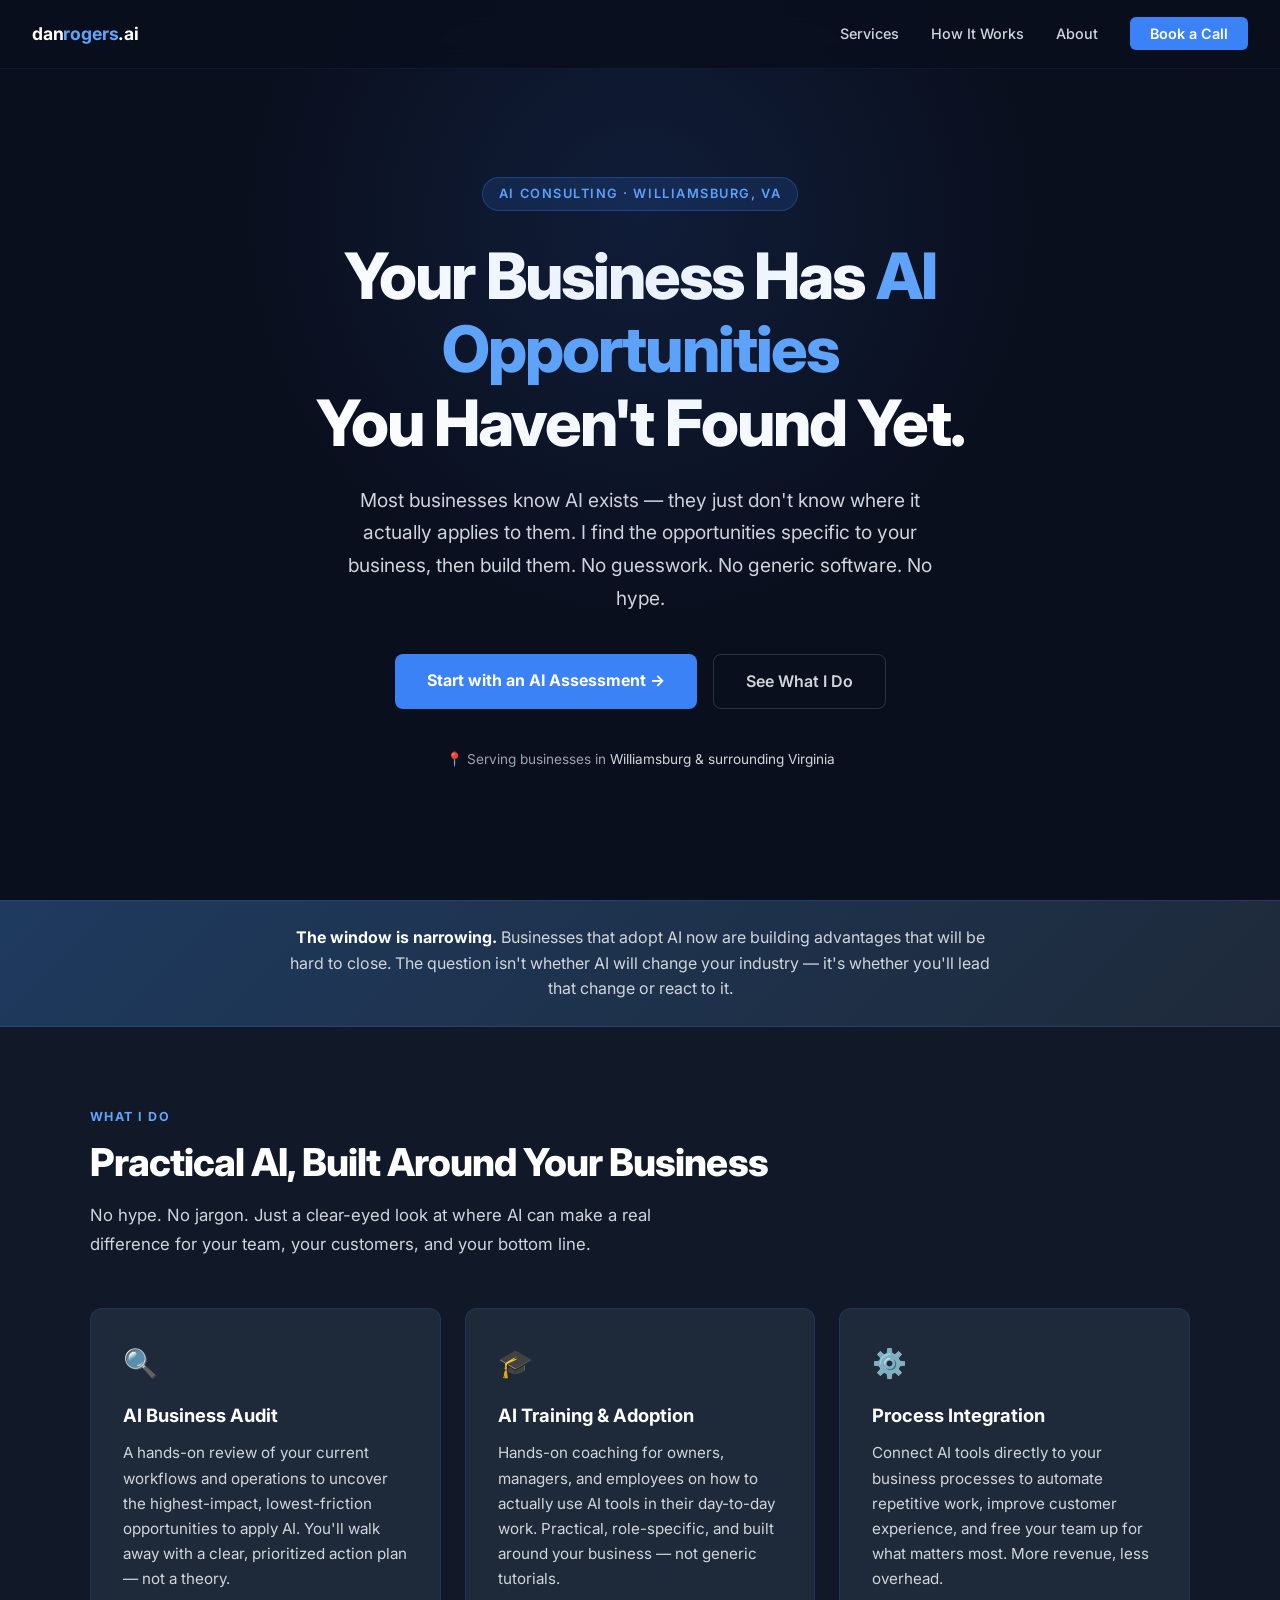
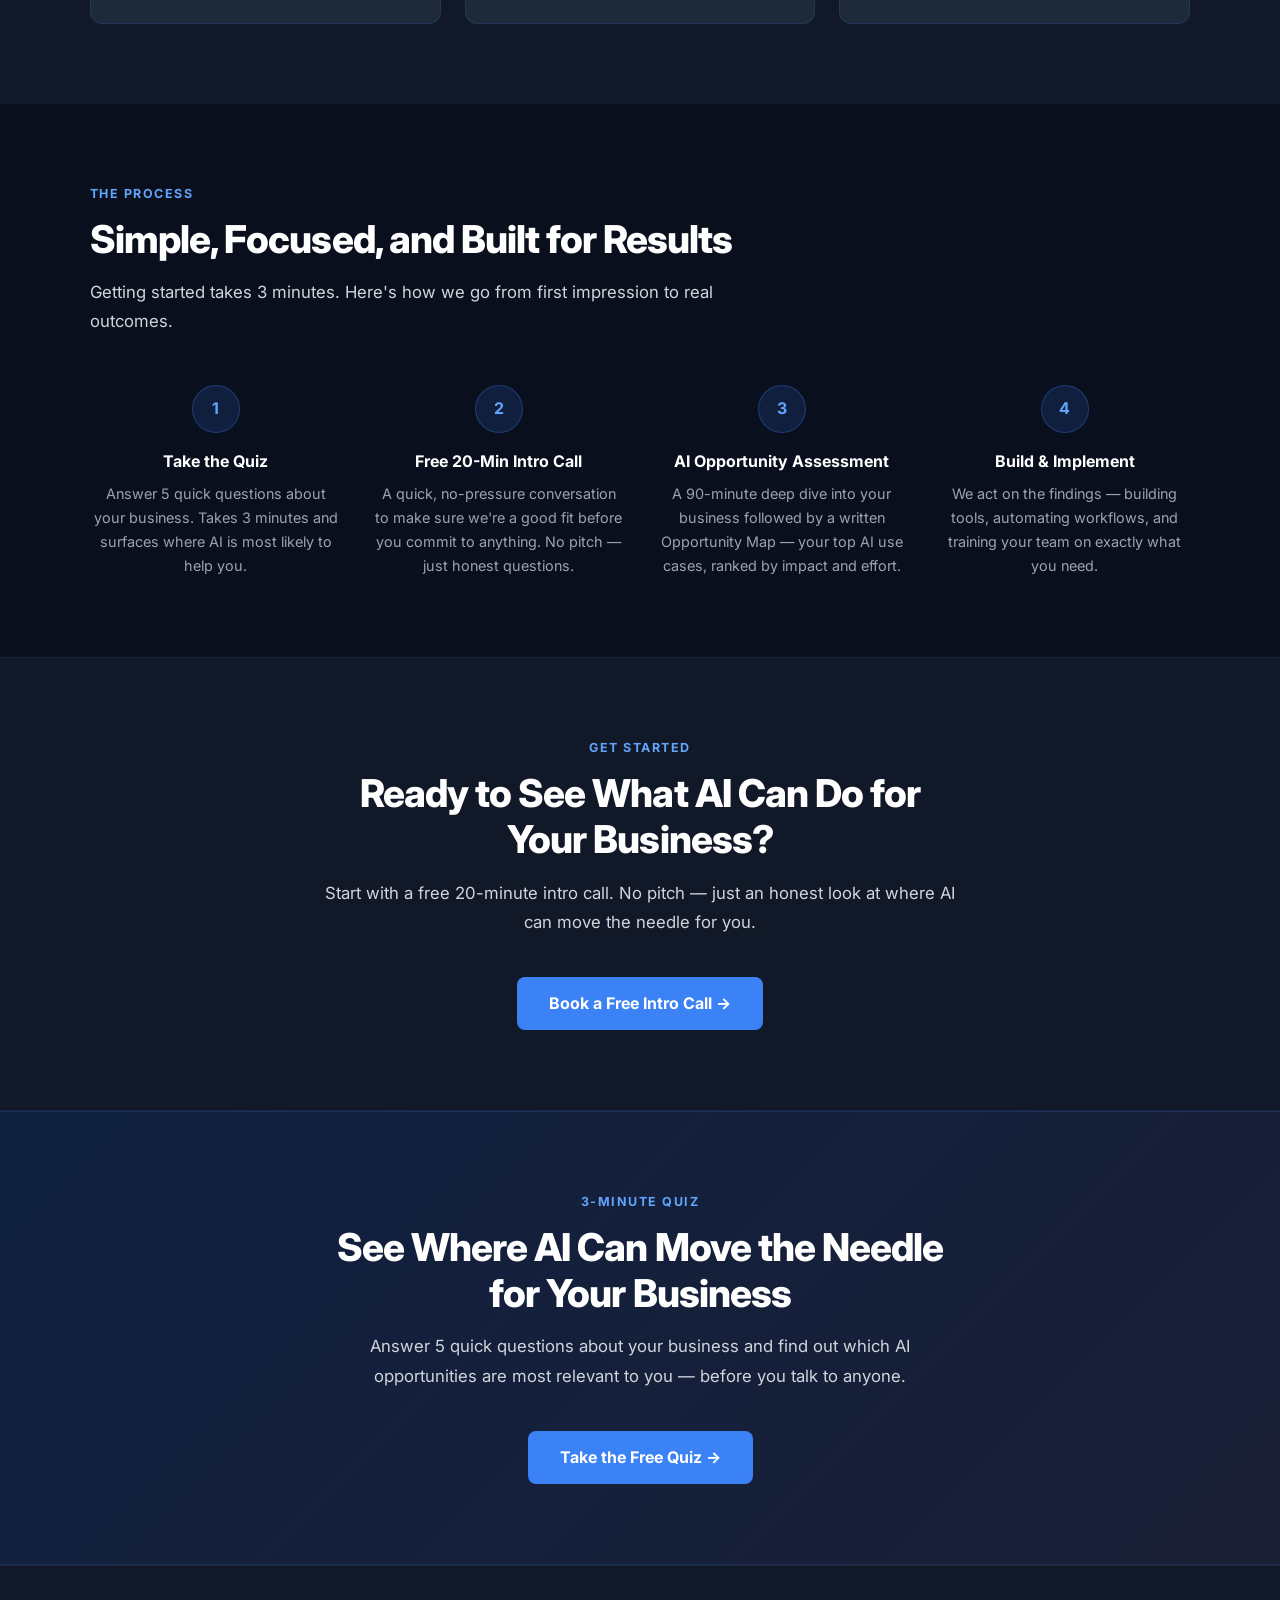
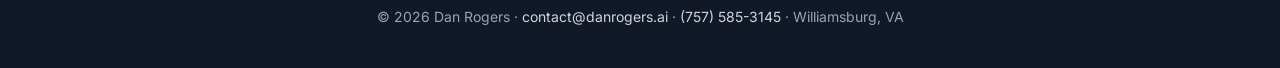
==== commit 1cded67b: "Fix quiz section visual cutoff — give Get Started section distinct background" ====
--- a/index.html
+++ b/index.html
@@ -138,7 +138,7 @@
   </section>
 
   <!-- BOOK CTA -->
-  <section class="services-cta" style="background:linear-gradient(135deg,#0f2040,#1a1f35);border-top:1px solid rgba(59,130,246,0.15);text-align:center;">
+  <section class="services-cta" style="background:#111827;border-top:1px solid rgba(59,130,246,0.12);border-bottom:1px solid rgba(59,130,246,0.12);text-align:center;">
     <div class="container">
       <p class="section-label">Get Started</p>
       <h2 class="section-title" style="max-width:600px;margin-left:auto;margin-right:auto;">Ready to See What AI Can Do for Your Business?</h2>
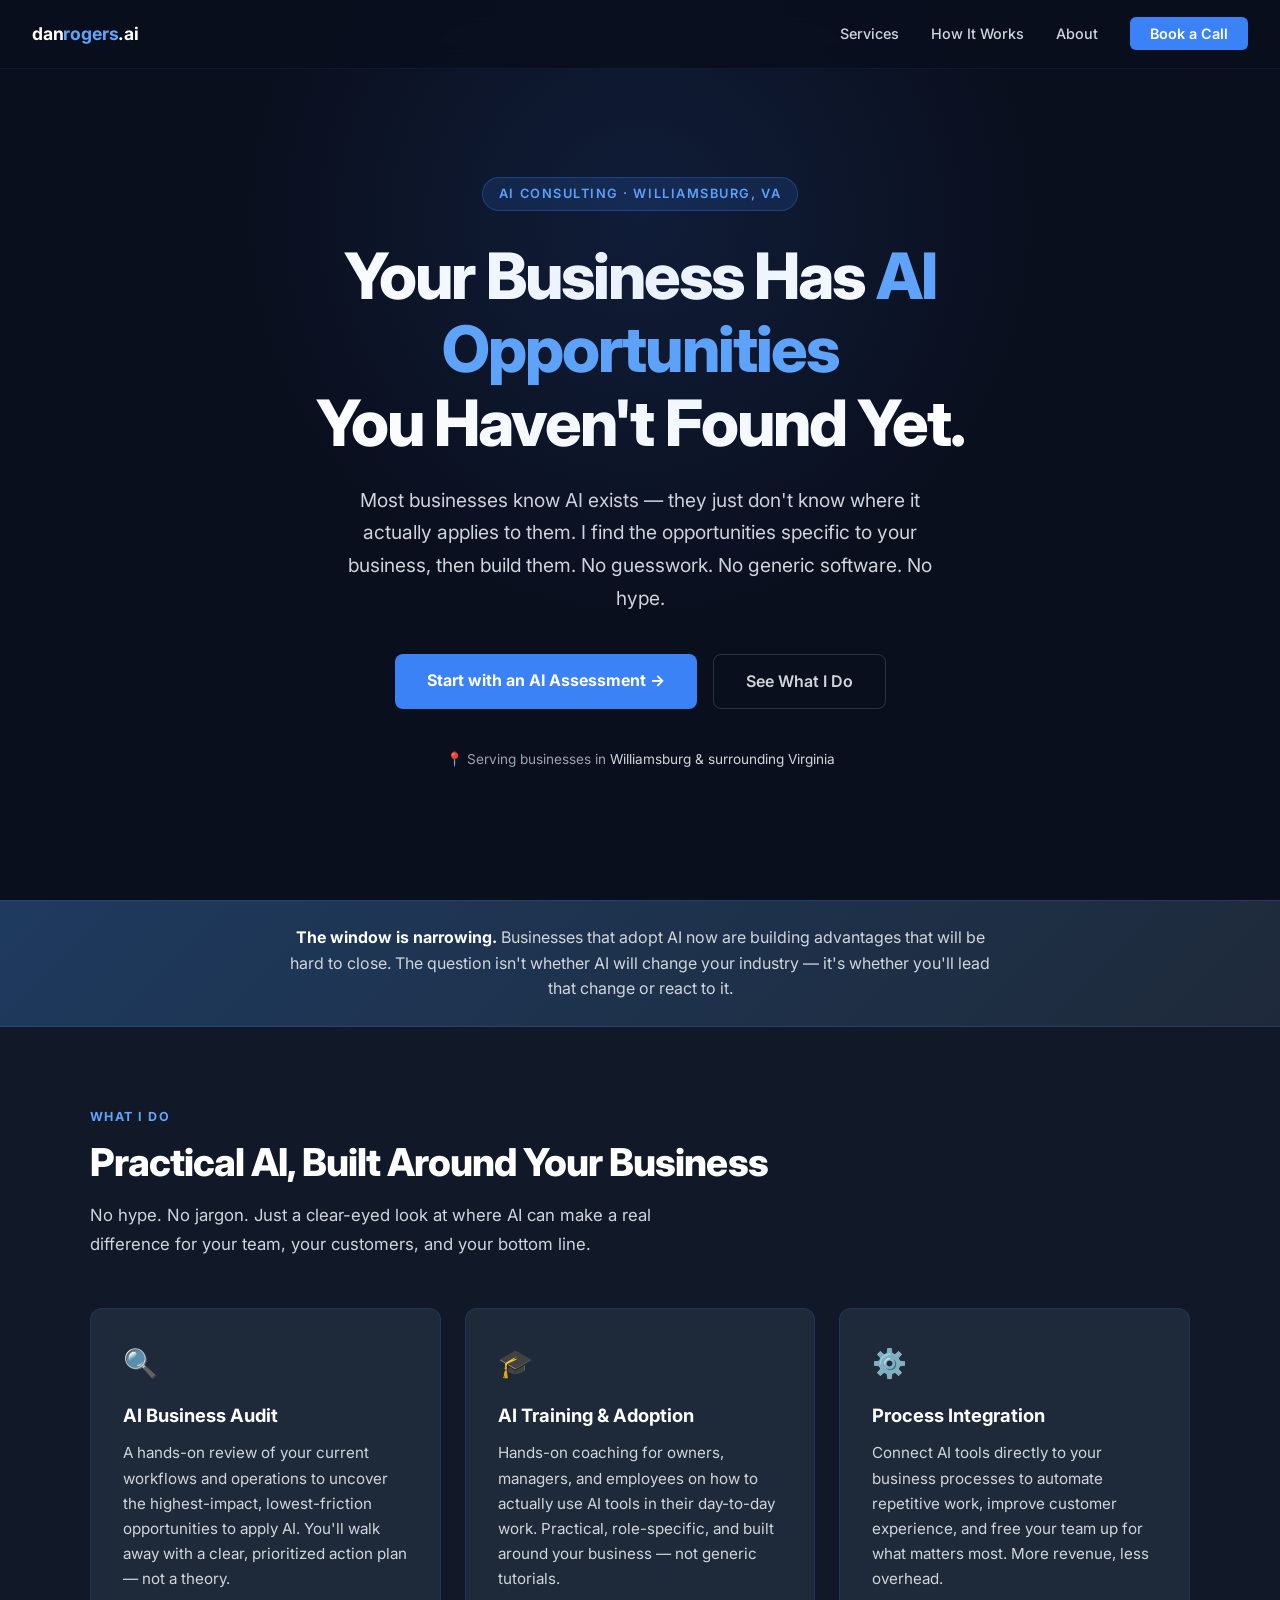
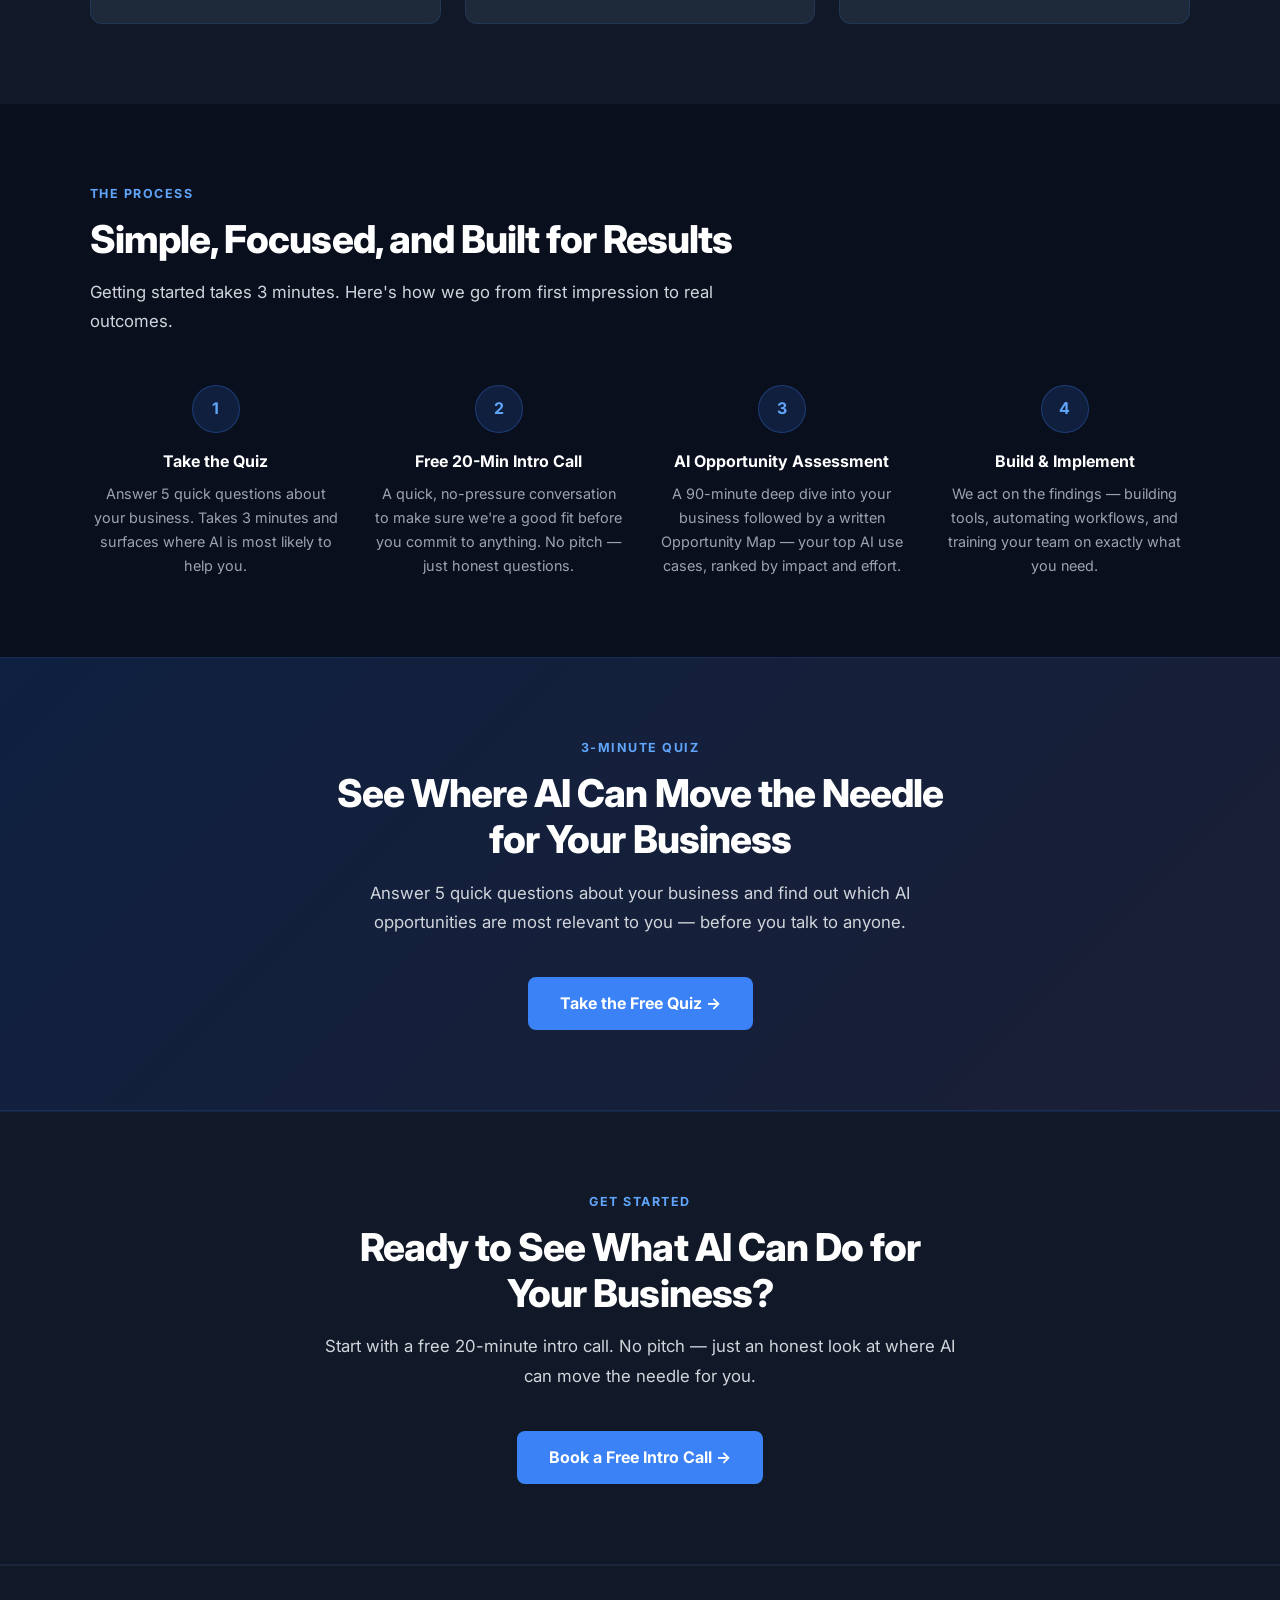
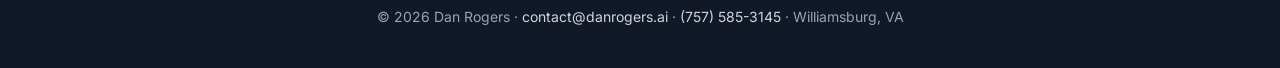
==== commit f669ec47: "Fix quiz section cut off at #how-it-works — swap order so quiz comes before Book CTA" ====
--- a/index.html
+++ b/index.html
@@ -137,18 +137,6 @@
     </div>
   </section>
 
-  <!-- BOOK CTA -->
-  <section class="services-cta" style="background:#111827;border-top:1px solid rgba(59,130,246,0.12);border-bottom:1px solid rgba(59,130,246,0.12);text-align:center;">
-    <div class="container">
-      <p class="section-label">Get Started</p>
-      <h2 class="section-title" style="max-width:600px;margin-left:auto;margin-right:auto;">Ready to See What AI Can Do for Your Business?</h2>
-      <p class="section-body" style="margin:1rem auto 2.5rem;text-align:center;">
-        Start with a free 20-minute intro call. No pitch — just an honest look at where AI can move the needle for you.
-      </p>
-      <a href="contact.html" class="btn-primary">Book a Free Intro Call →</a>
-    </div>
-  </section>
-
   <!-- QUIZ CTA -->
   <section class="quiz-cta" id="quiz">
     <div class="container">
@@ -162,6 +150,18 @@
     </div>
   </section>
 
+  <!-- BOOK CTA -->
+  <section class="services-cta" style="background:#111827;border-top:1px solid rgba(59,130,246,0.12);border-bottom:1px solid rgba(59,130,246,0.12);text-align:center;">
+    <div class="container">
+      <p class="section-label">Get Started</p>
+      <h2 class="section-title" style="max-width:600px;margin-left:auto;margin-right:auto;">Ready to See What AI Can Do for Your Business?</h2>
+      <p class="section-body" style="margin:1rem auto 2.5rem;text-align:center;">
+        Start with a free 20-minute intro call. No pitch — just an honest look at where AI can move the needle for you.
+      </p>
+      <a href="contact.html" class="btn-primary">Book a Free Intro Call →</a>
+    </div>
+  </section>
+
   <!-- FOOTER -->
   <footer>
     <p>© 2026 Dan Rogers · <a href="mailto:contact@danrogers.ai">contact@danrogers.ai</a> · <a href="tel:7575853145">(757) 585-3145</a> · Williamsburg, VA</p>
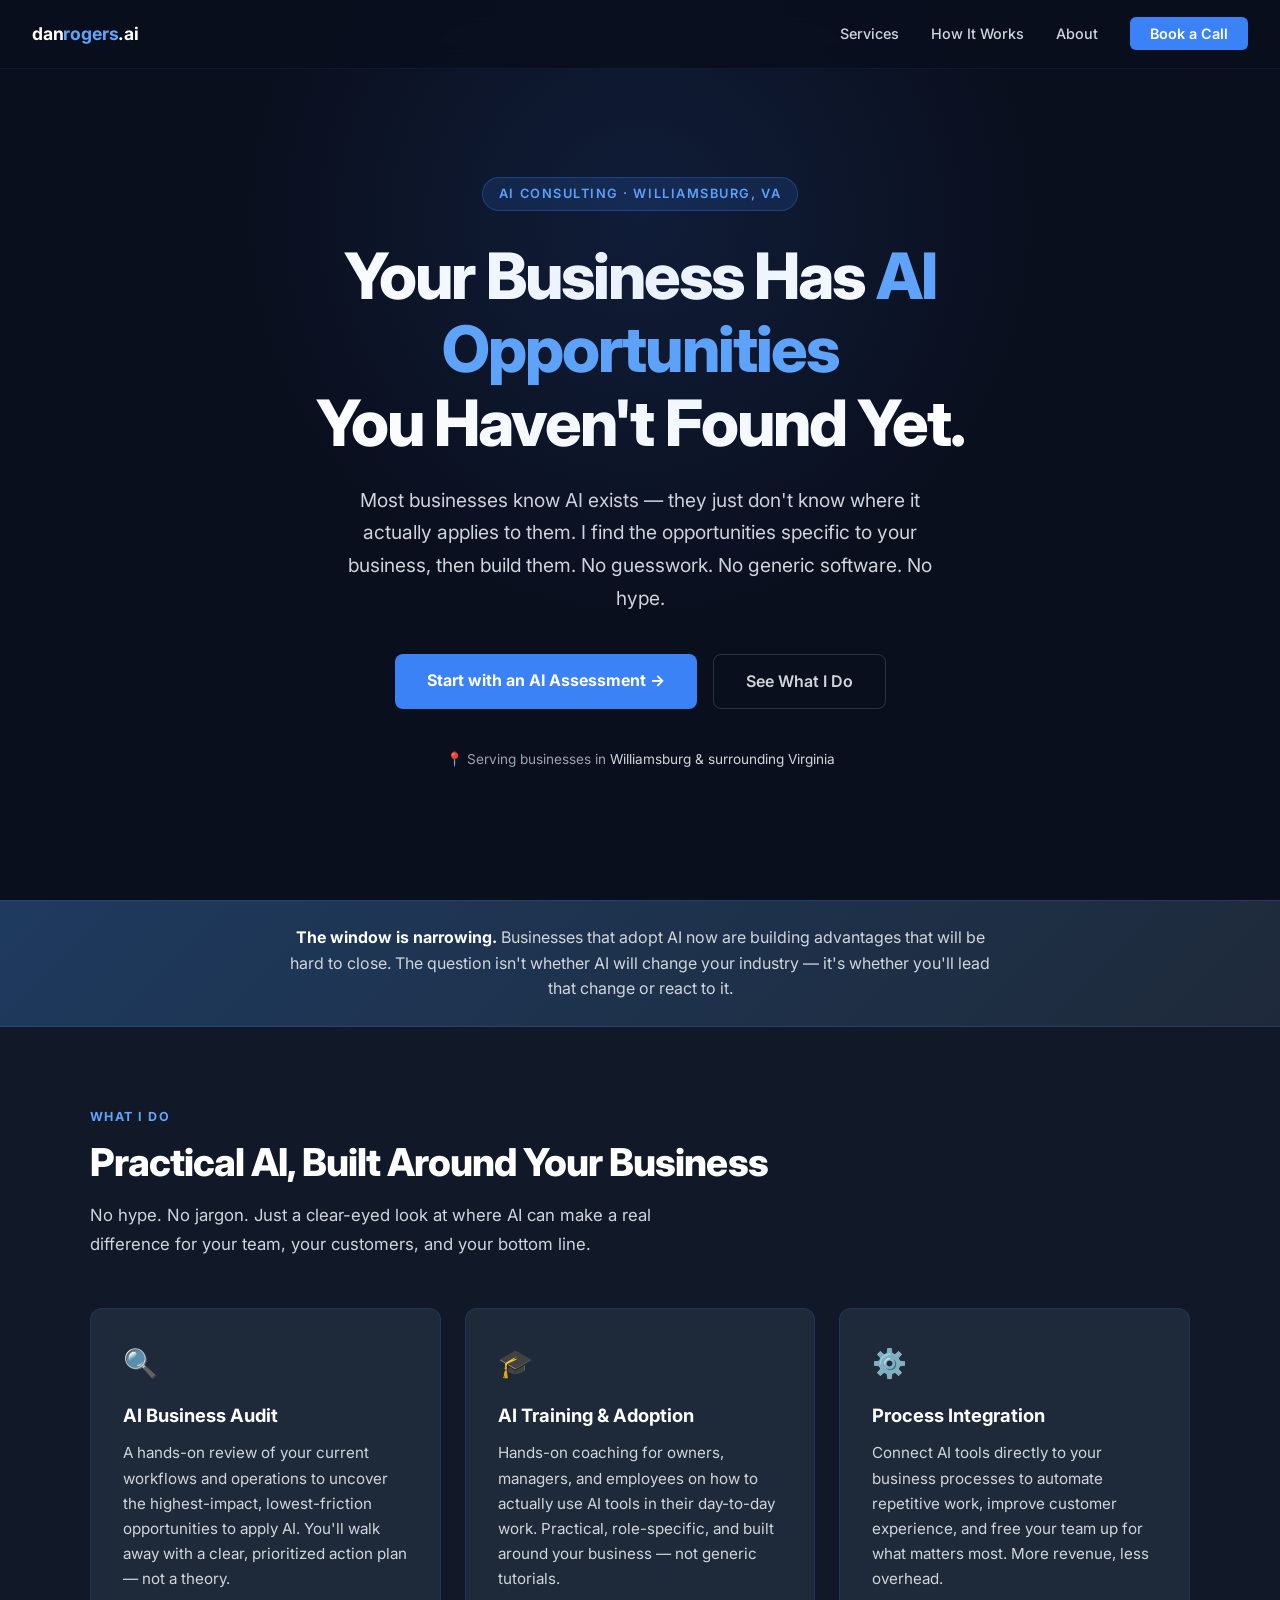
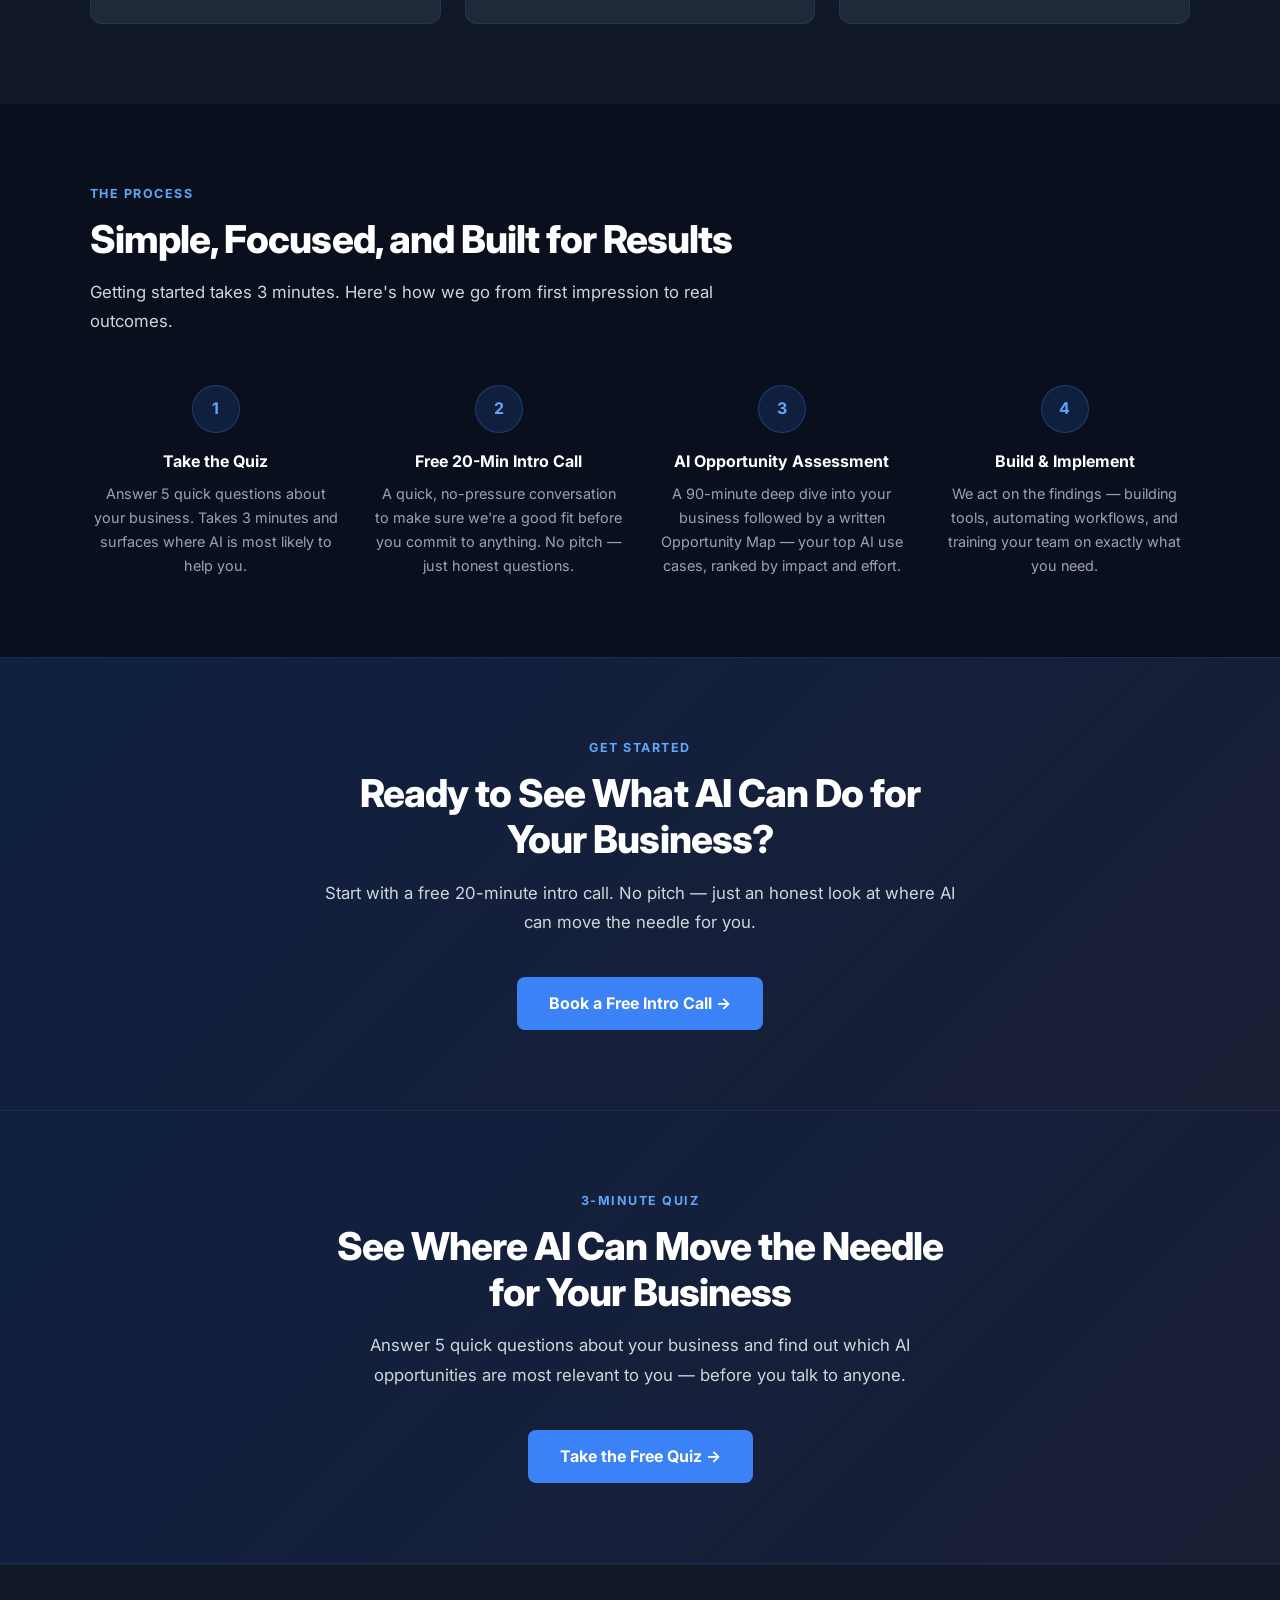
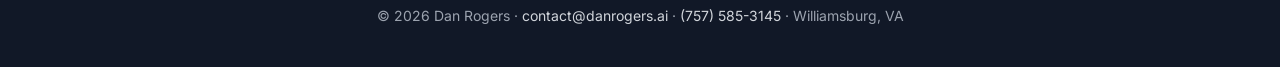
==== commit 98647f6e: "Restore site from pre-Claude-Code backup (2026-05-07 11:02)" ====
--- a/index.html
+++ b/index.html
@@ -137,6 +137,18 @@
     </div>
   </section>
 
+  <!-- BOOK CTA -->
+  <section class="services-cta" style="background:linear-gradient(135deg,#0f2040,#1a1f35);border-top:1px solid rgba(59,130,246,0.15);text-align:center;">
+    <div class="container">
+      <p class="section-label">Get Started</p>
+      <h2 class="section-title" style="max-width:600px;margin-left:auto;margin-right:auto;">Ready to See What AI Can Do for Your Business?</h2>
+      <p class="section-body" style="margin:1rem auto 2.5rem;text-align:center;">
+        Start with a free 20-minute intro call. No pitch — just an honest look at where AI can move the needle for you.
+      </p>
+      <a href="contact.html" class="btn-primary">Book a Free Intro Call →</a>
+    </div>
+  </section>
+
   <!-- QUIZ CTA -->
   <section class="quiz-cta" id="quiz">
     <div class="container">
@@ -150,18 +162,6 @@
     </div>
   </section>
 
-  <!-- BOOK CTA -->
-  <section class="services-cta" style="background:#111827;border-top:1px solid rgba(59,130,246,0.12);border-bottom:1px solid rgba(59,130,246,0.12);text-align:center;">
-    <div class="container">
-      <p class="section-label">Get Started</p>
-      <h2 class="section-title" style="max-width:600px;margin-left:auto;margin-right:auto;">Ready to See What AI Can Do for Your Business?</h2>
-      <p class="section-body" style="margin:1rem auto 2.5rem;text-align:center;">
-        Start with a free 20-minute intro call. No pitch — just an honest look at where AI can move the needle for you.
-      </p>
-      <a href="contact.html" class="btn-primary">Book a Free Intro Call →</a>
-    </div>
-  </section>
-
   <!-- FOOTER -->
   <footer>
     <p>© 2026 Dan Rogers · <a href="mailto:contact@danrogers.ai">contact@danrogers.ai</a> · <a href="tel:7575853145">(757) 585-3145</a> · Williamsburg, VA</p>
